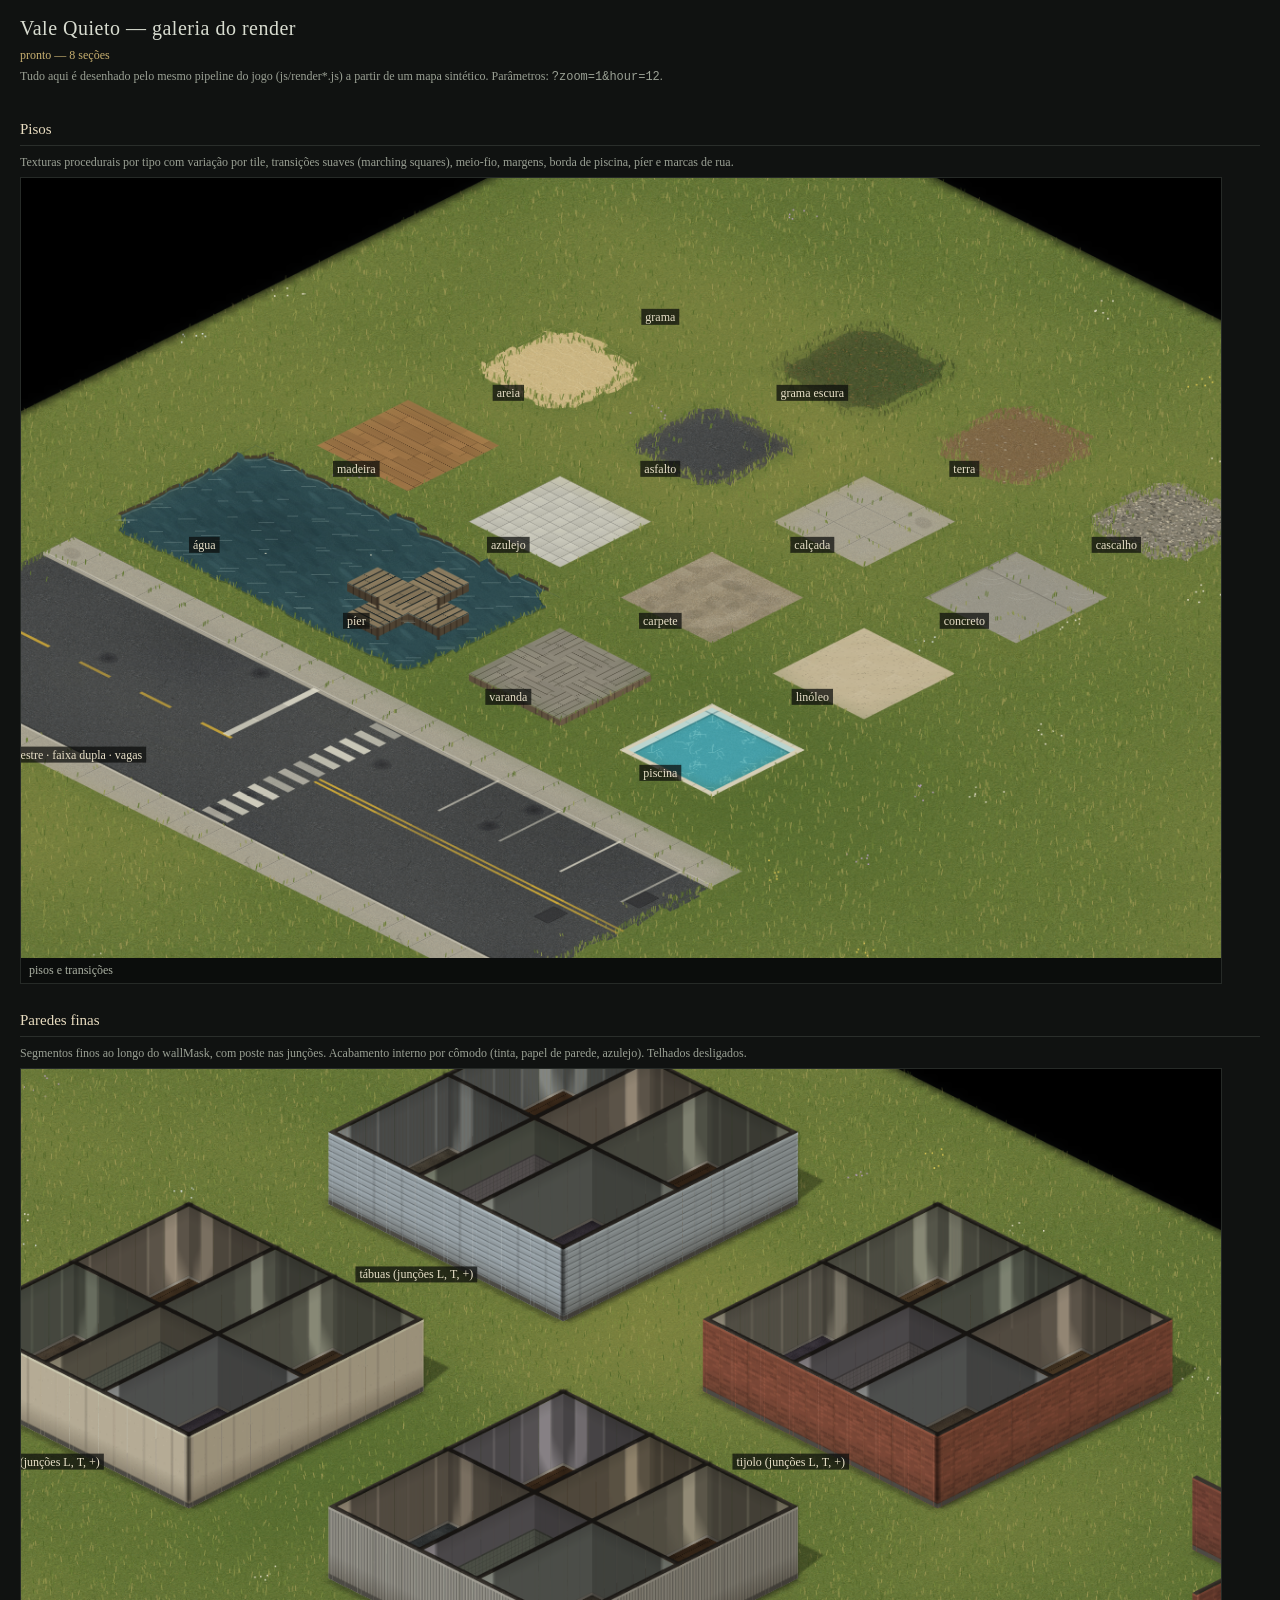
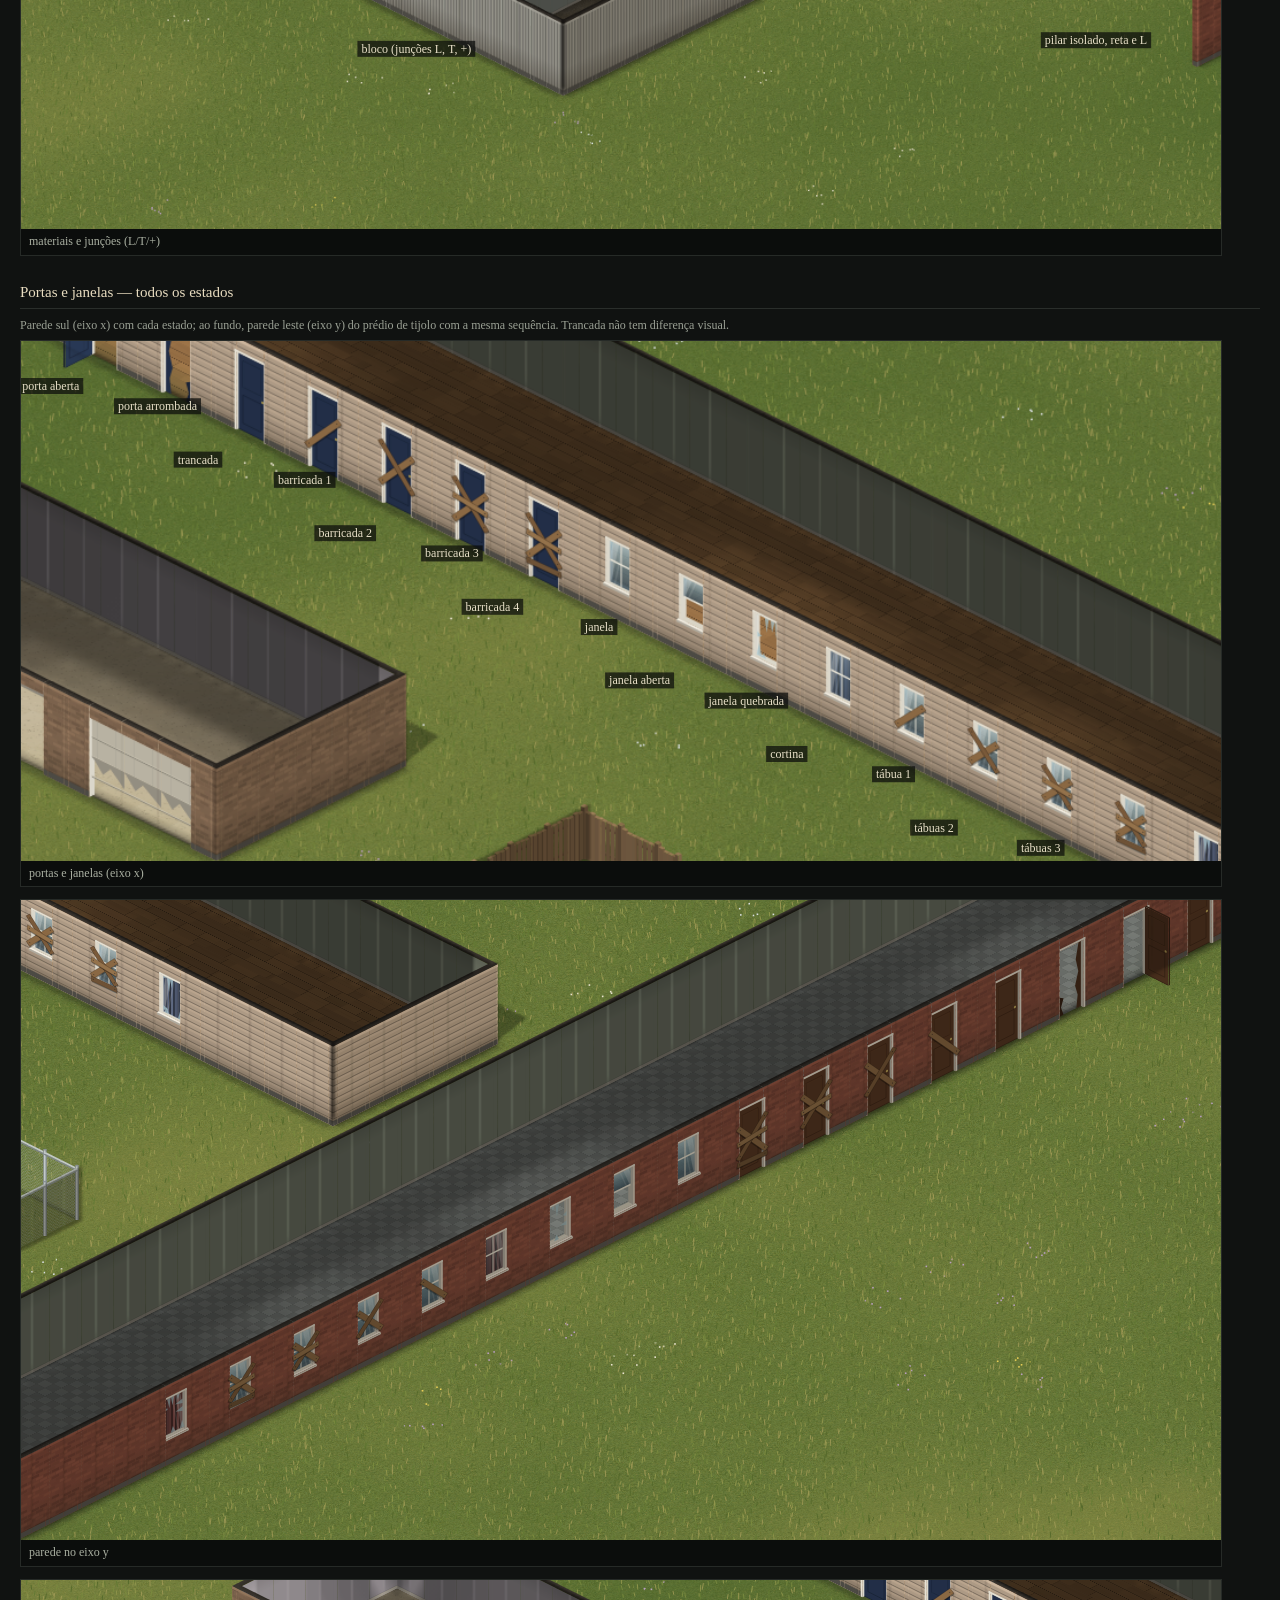
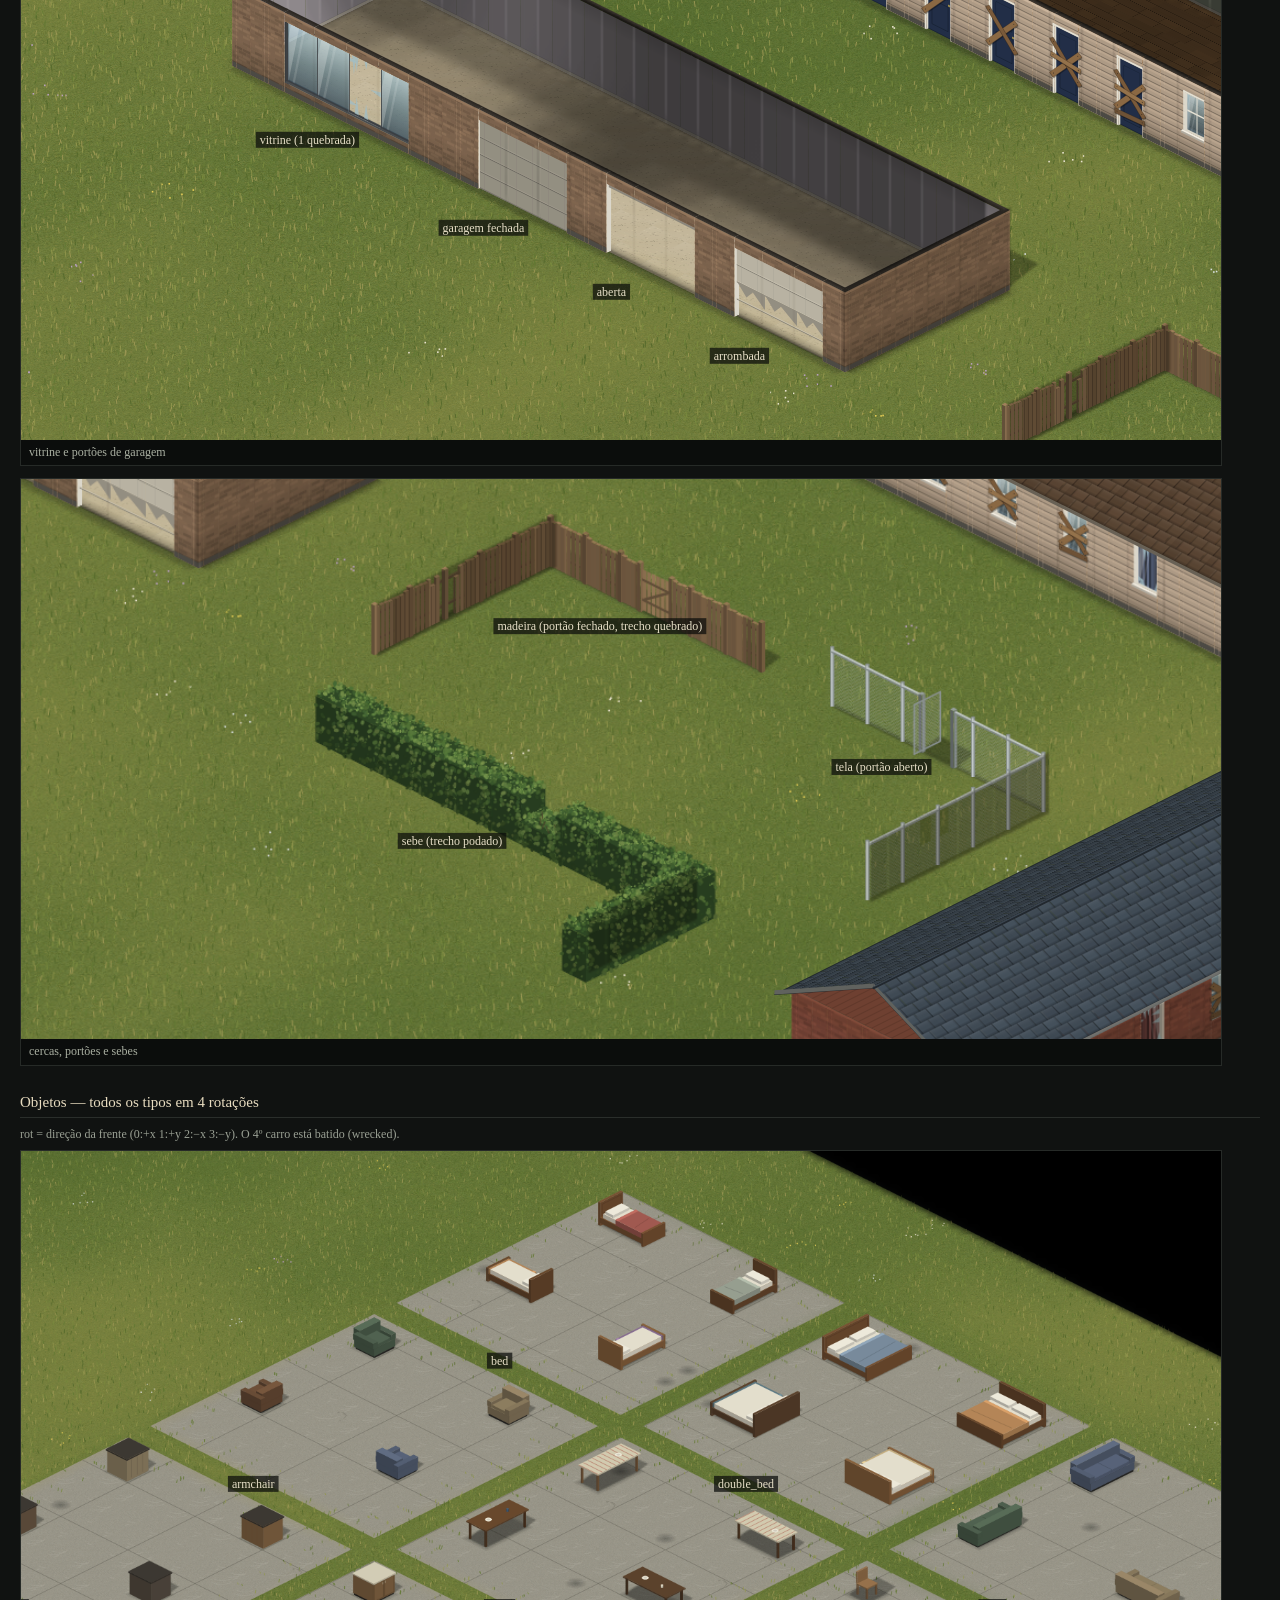
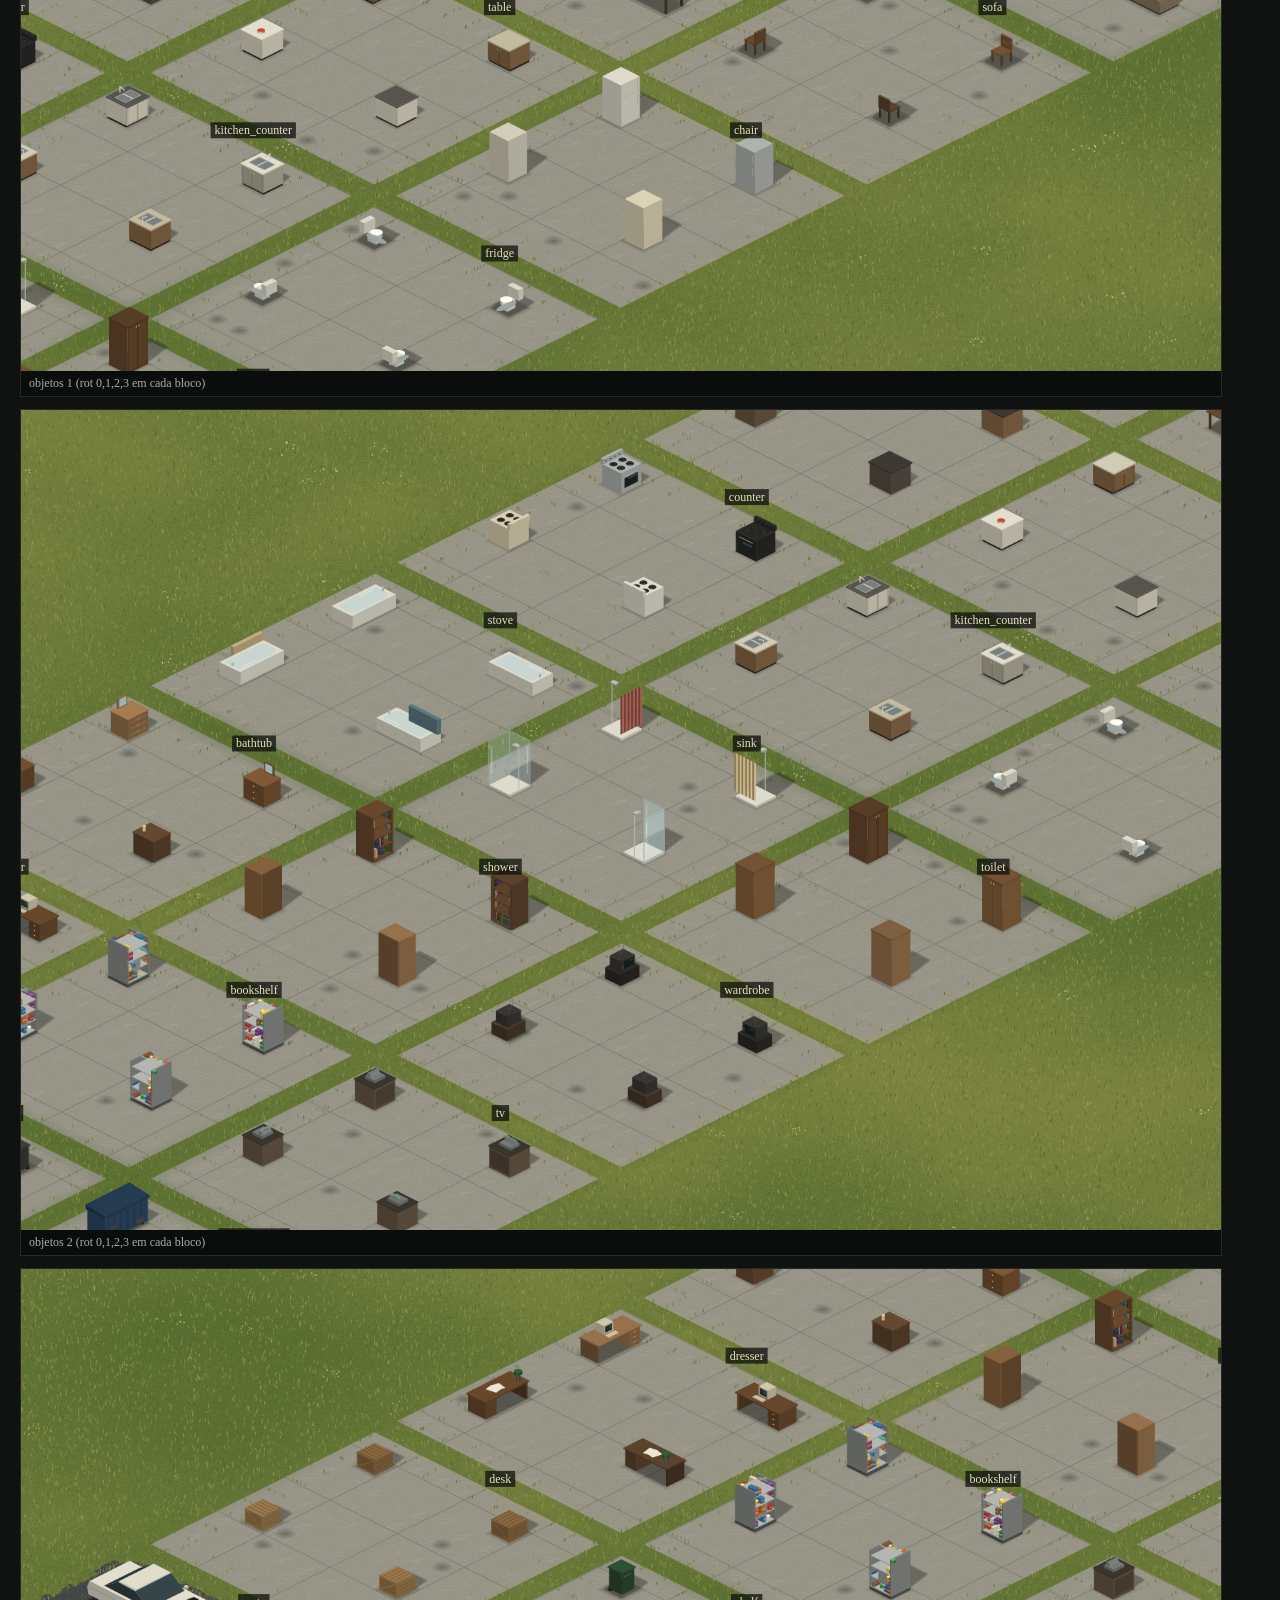
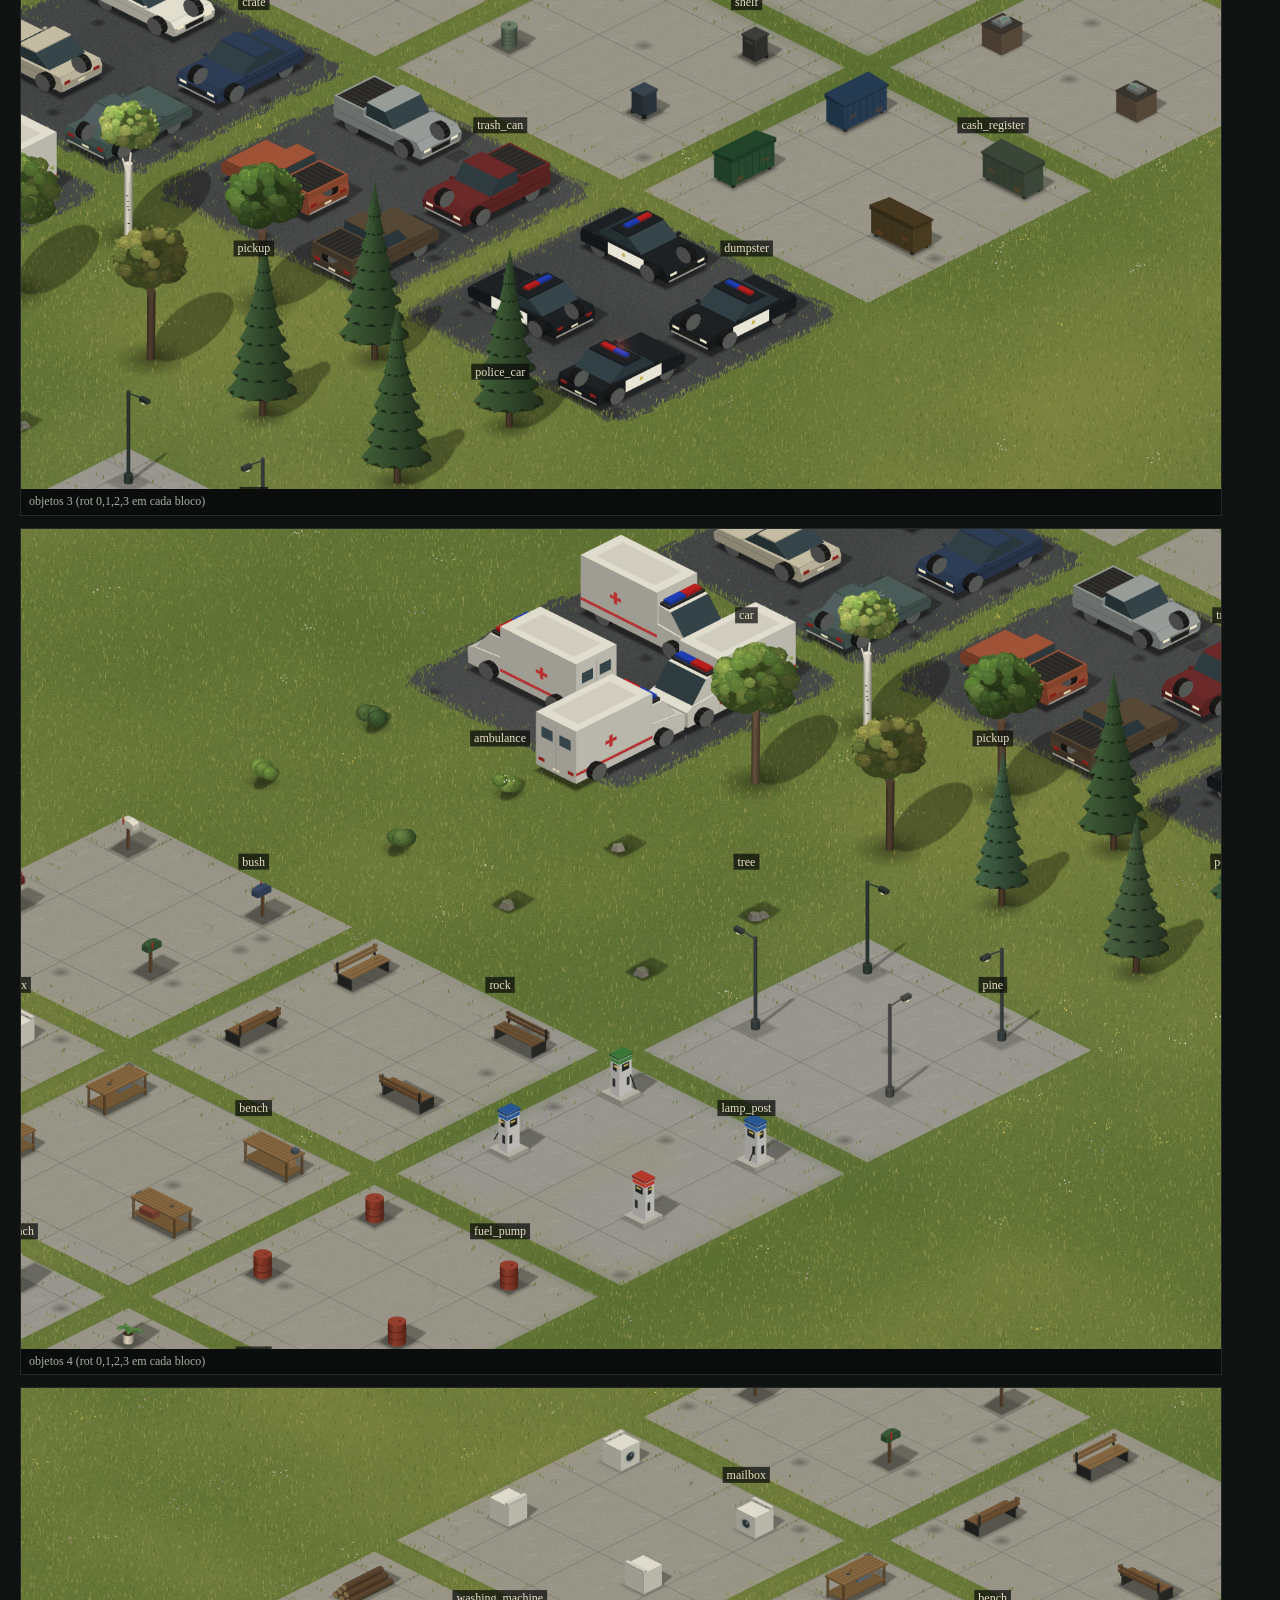
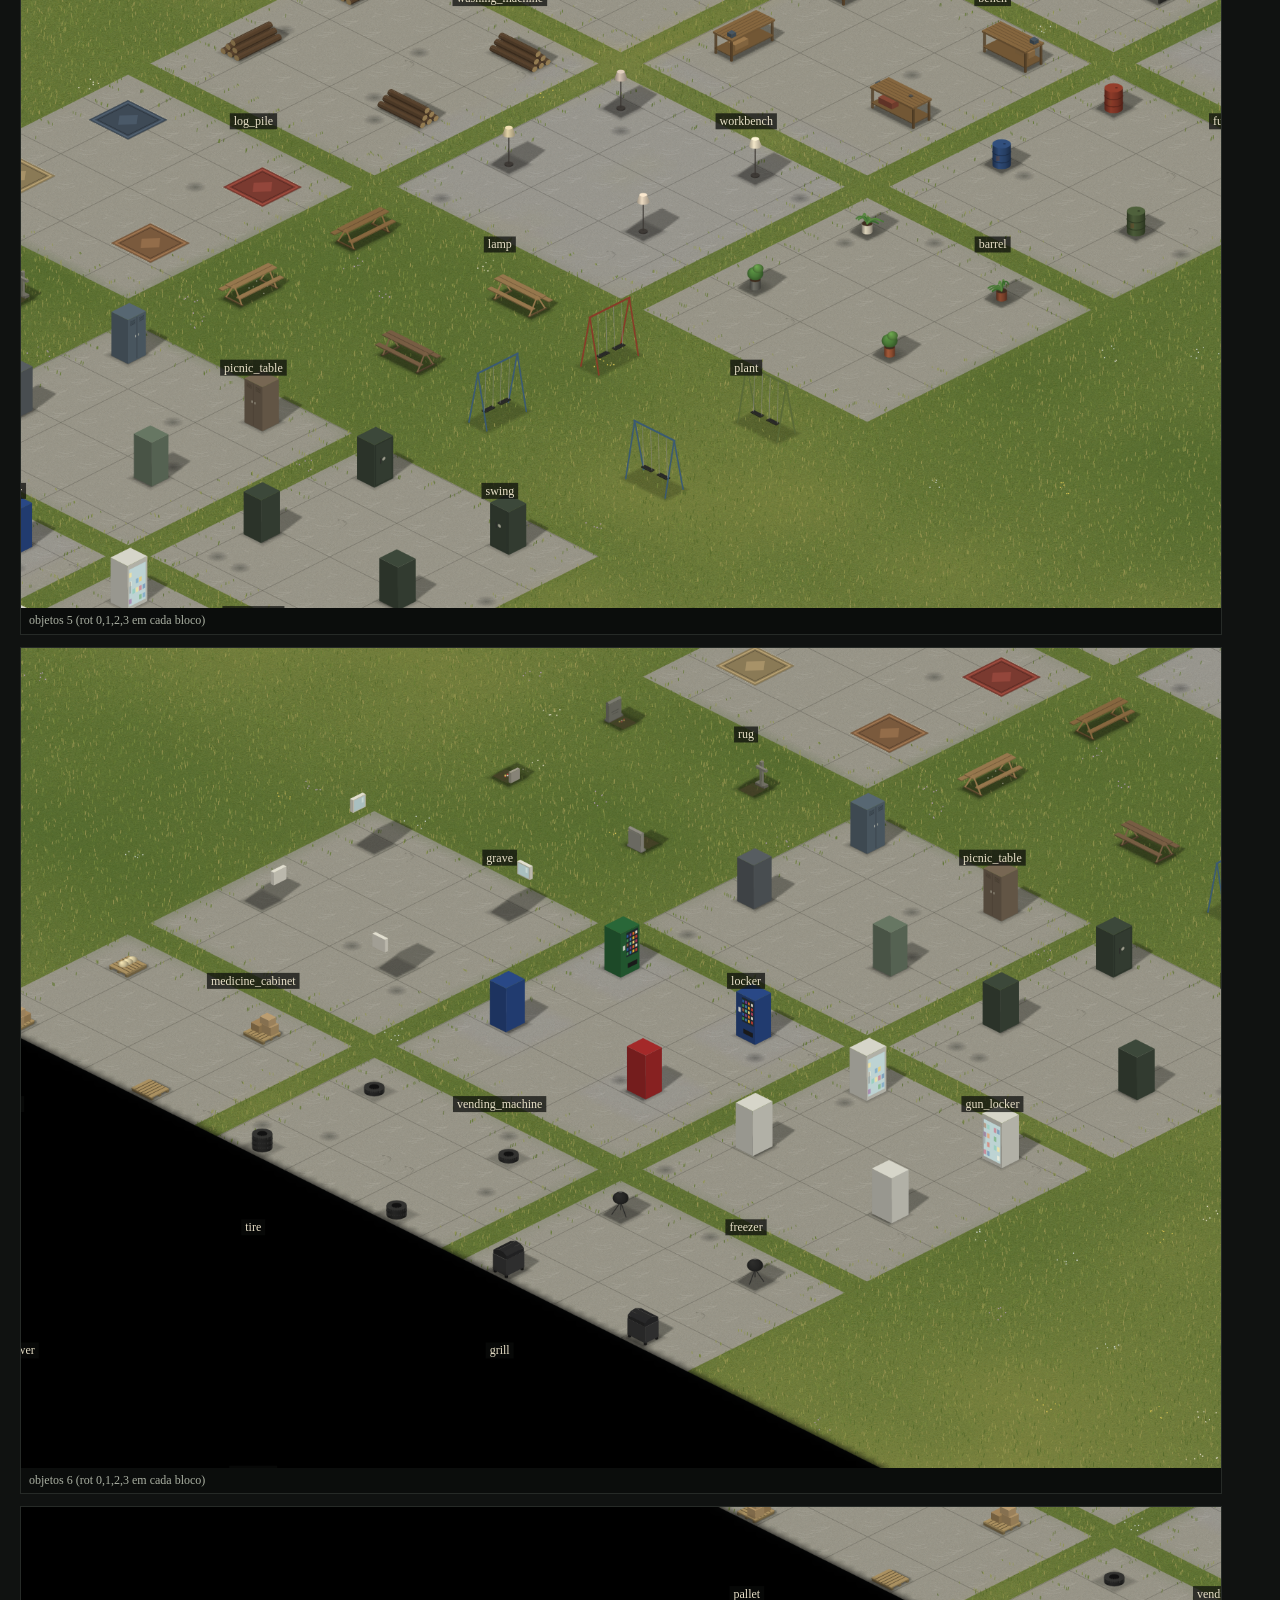
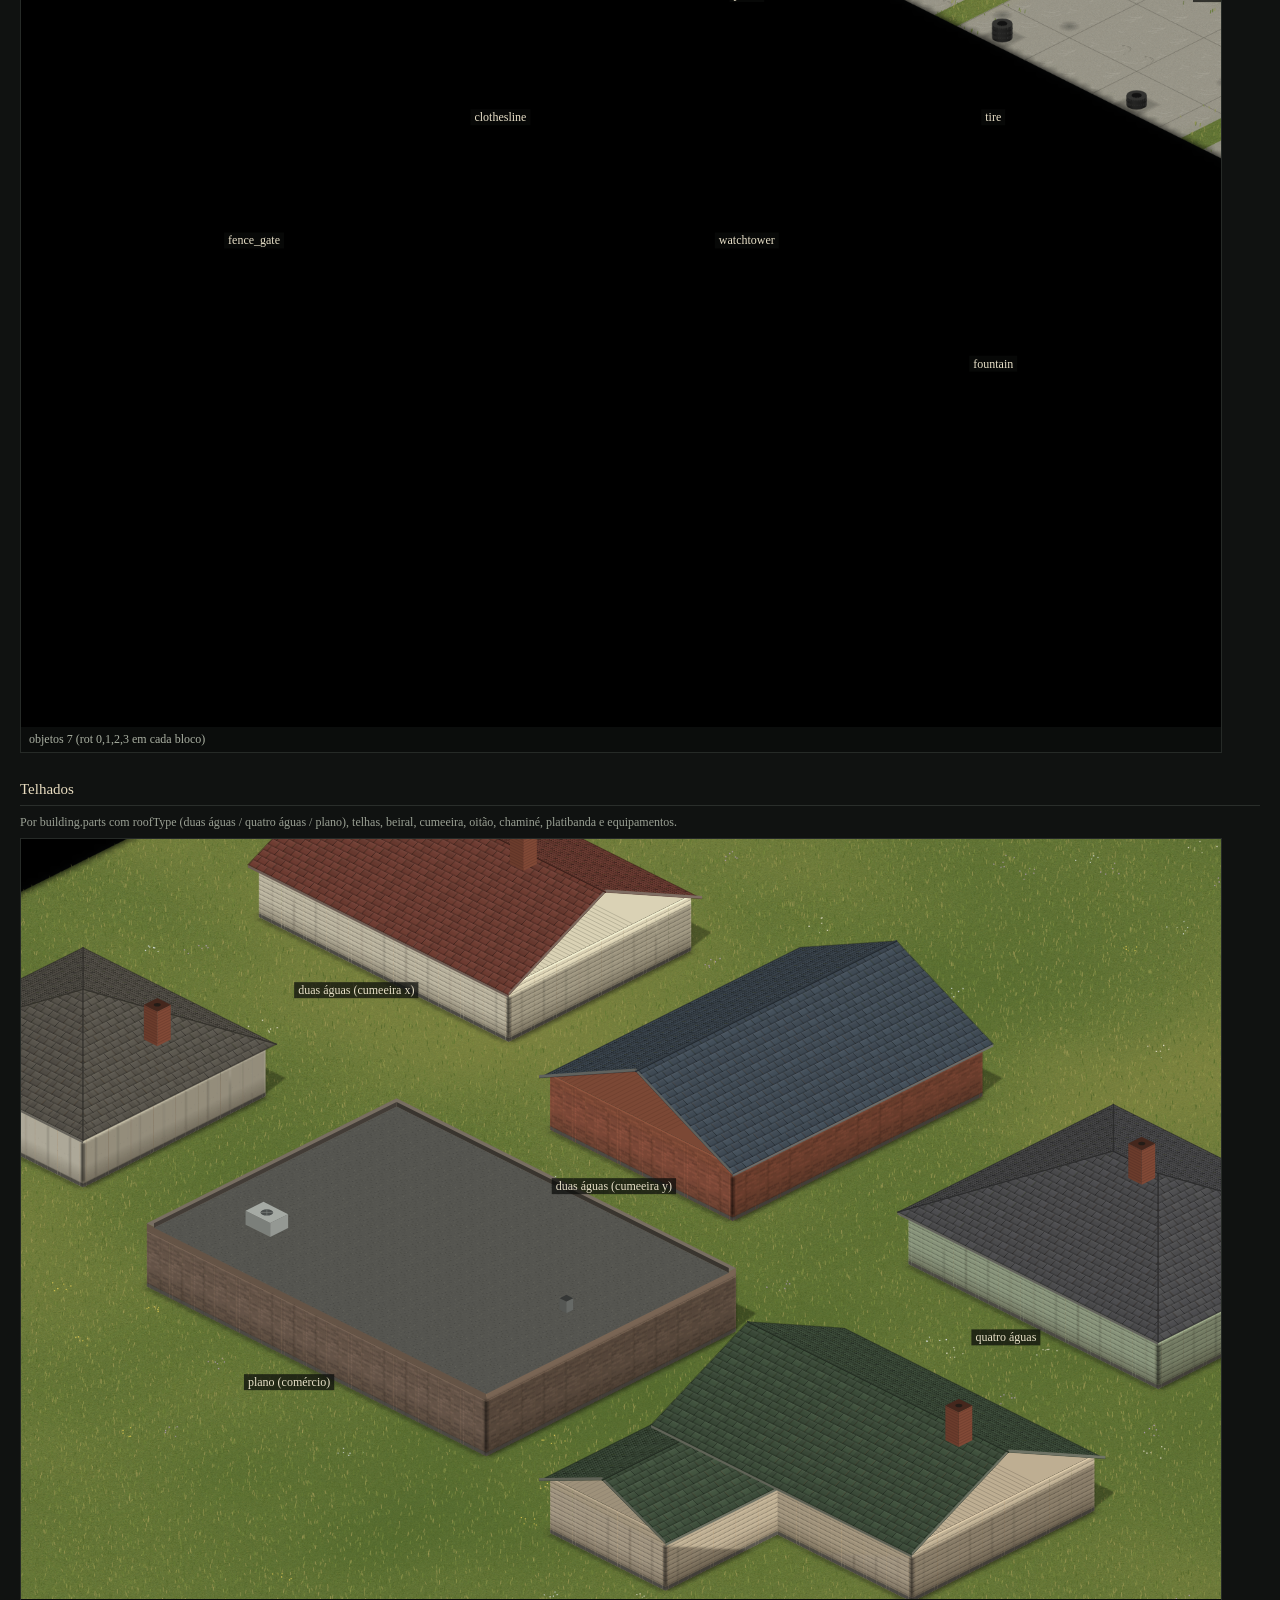
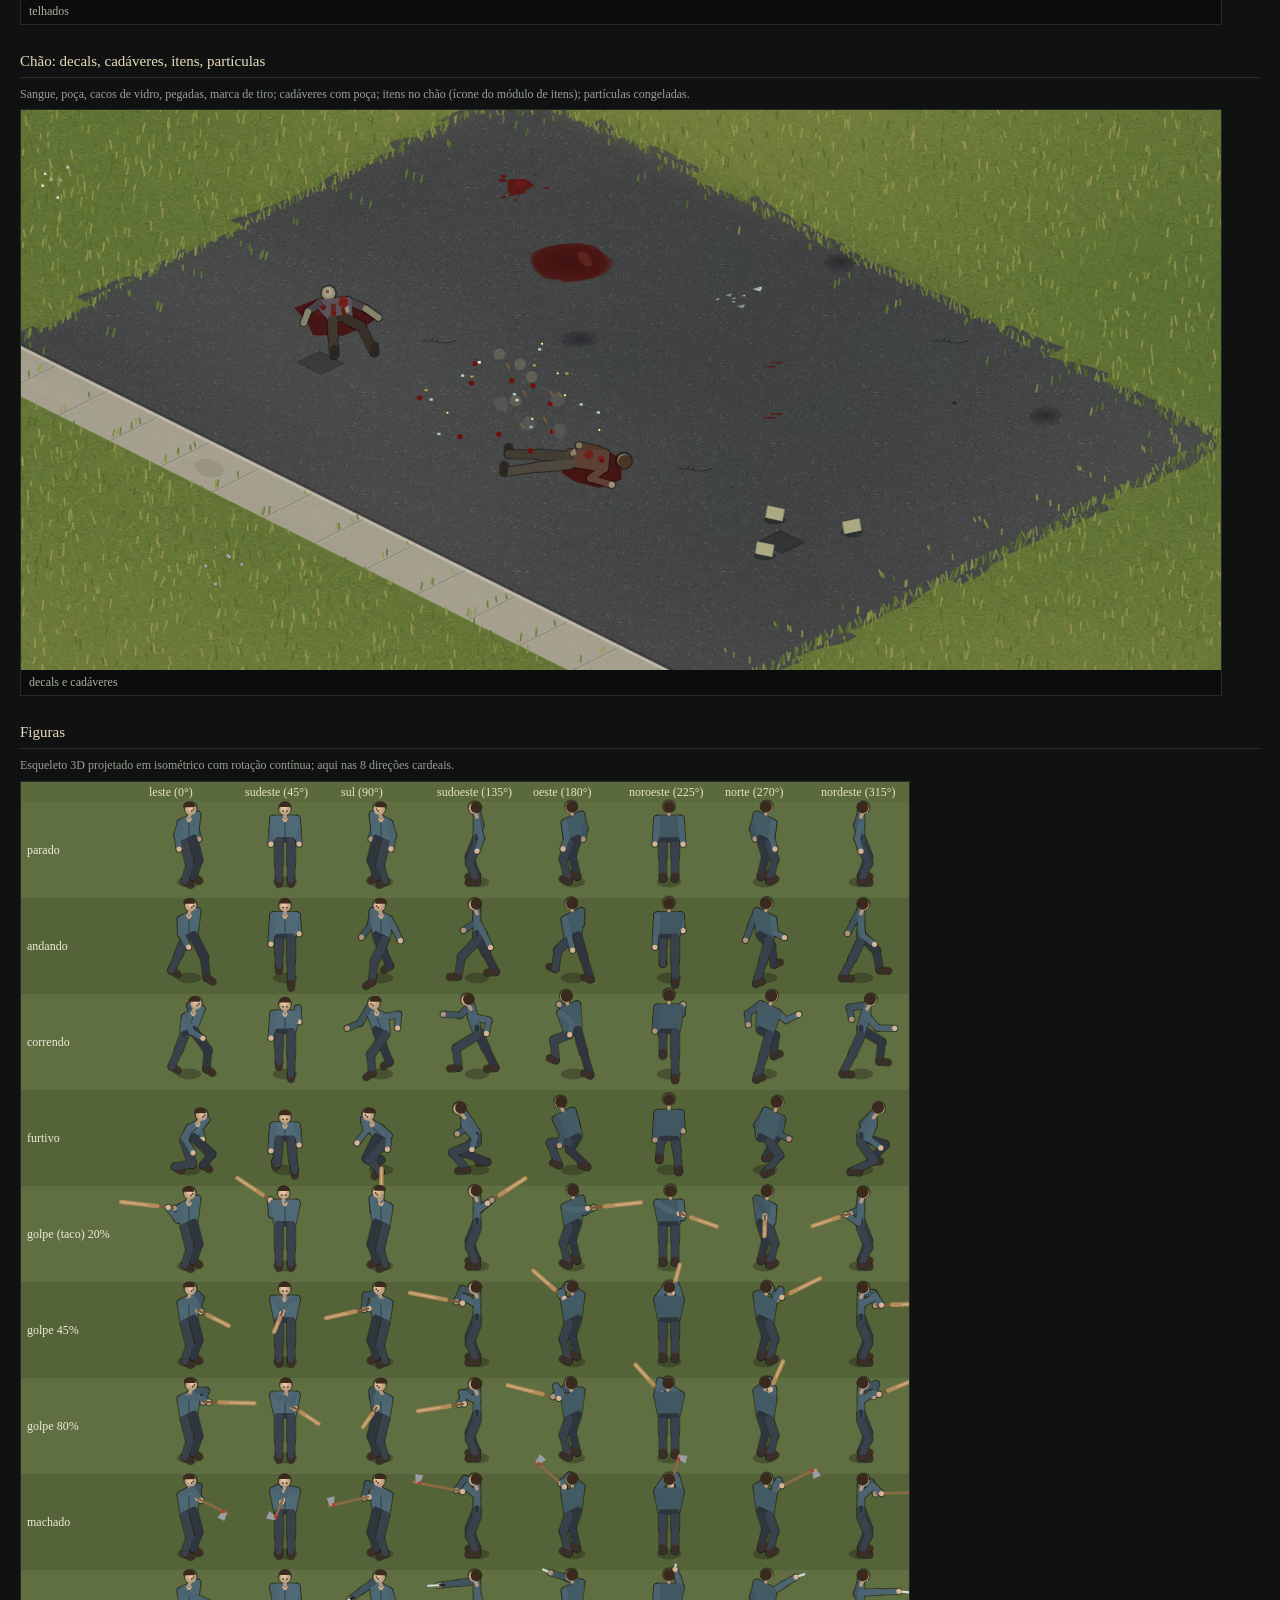
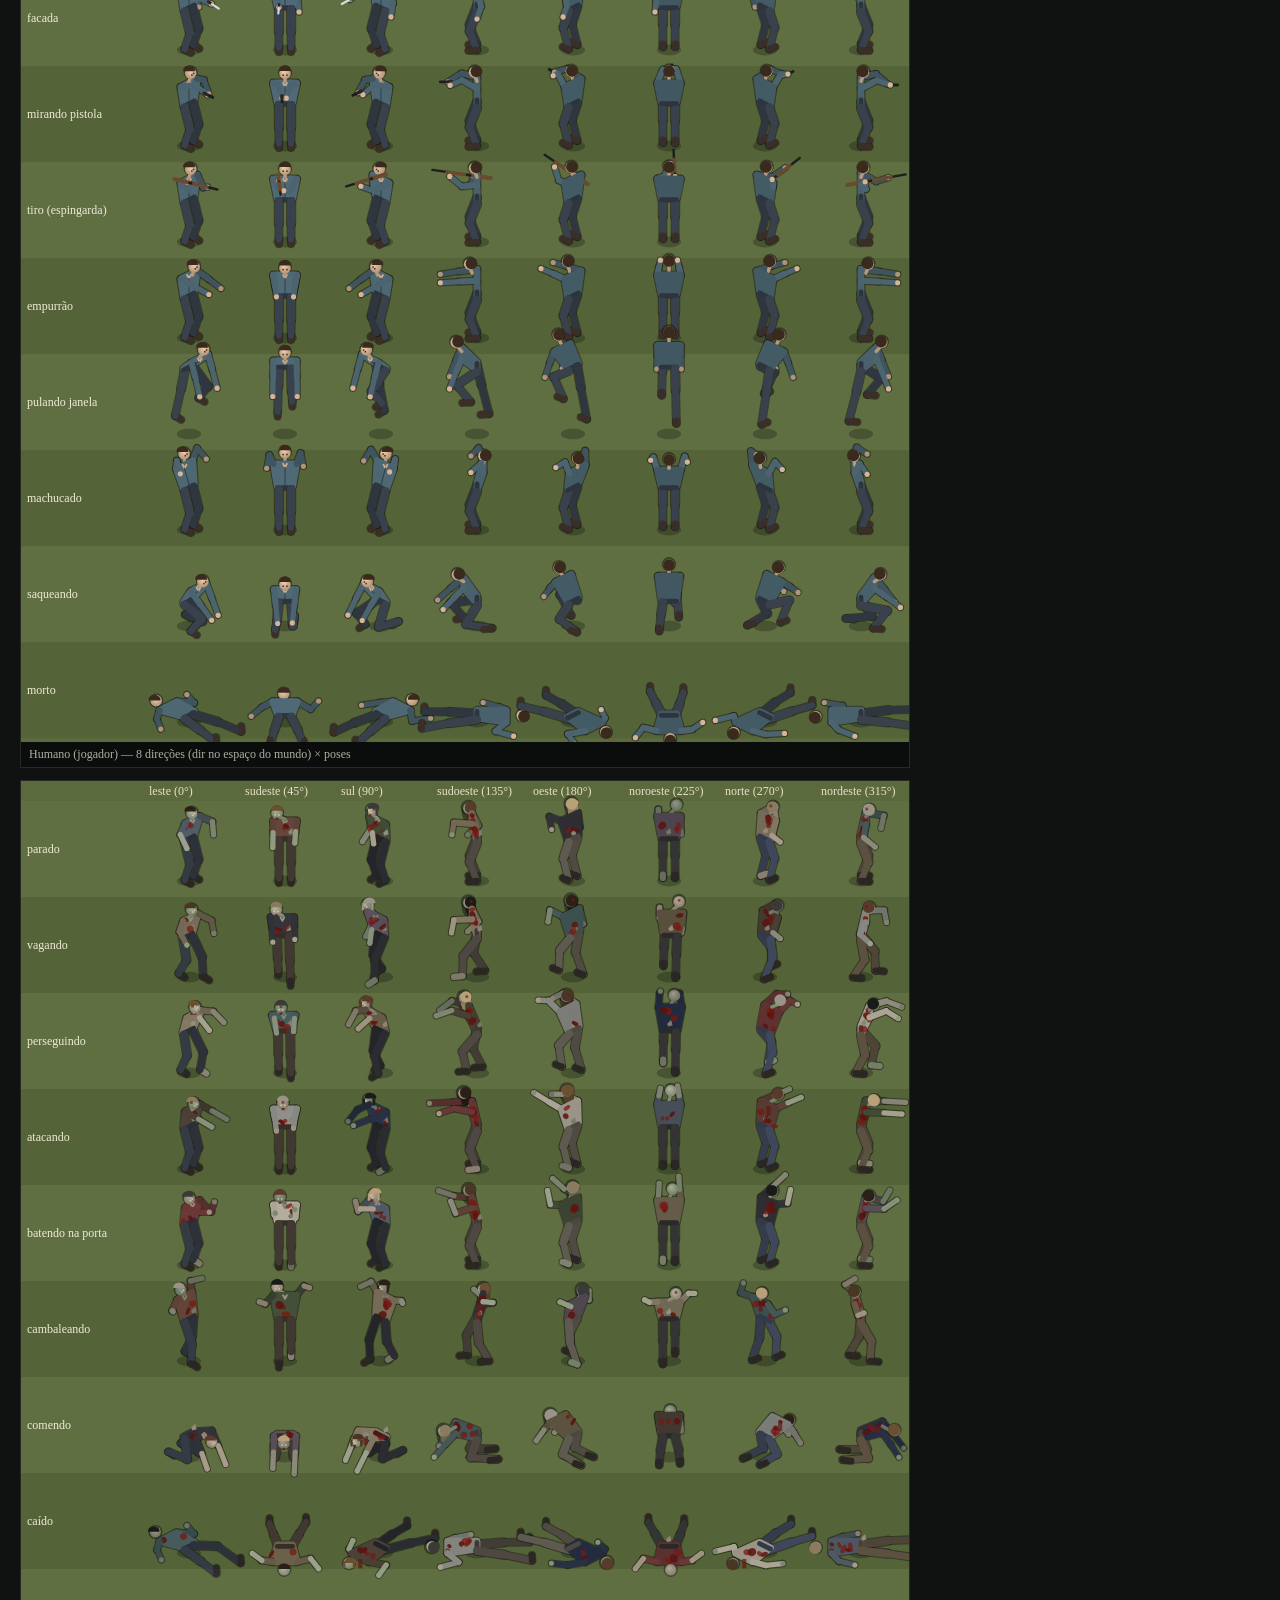
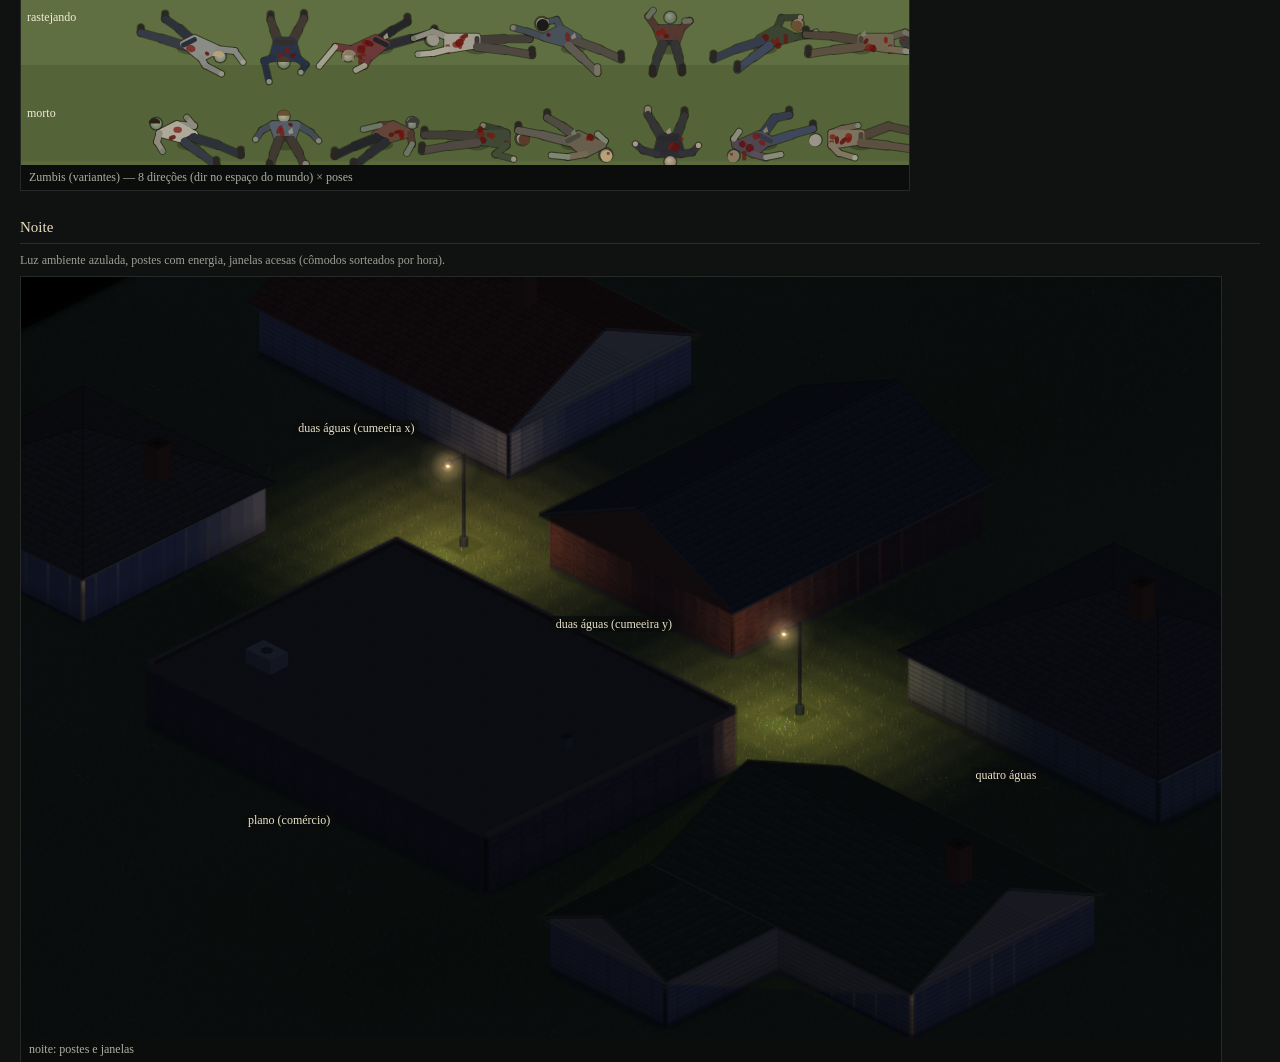
==== tools/gallery.html @ 2005ad00 "Etapa 2 (Render): visual isométrico procedural Pisos com texturas e transições, paredes finas estilo" ====
<!DOCTYPE html>
<html lang="pt-br">
<head>
<meta charset="UTF-8">
<meta name="viewport" content="width=device-width, initial-scale=1.0">
<title>Vale Quieto — galeria do render</title>
<style>
  :root { color-scheme: dark; }
  body { margin: 0; background: #101211; color: #d8dcd0; font: 13px/1.45 Georgia, serif; }
  header { padding: 14px 20px 6px; }
  h1 { font-size: 20px; margin: 0 0 4px; font-weight: normal; letter-spacing: 0.5px; }
  h2 { font-size: 15px; margin: 26px 20px 8px; font-weight: normal; color: #e8dcc0; border-bottom: 1px solid #2a2e2b; padding-bottom: 4px; }
  p.note { margin: 0 20px 6px; color: #9aa094; font-size: 12px; }
  .row { display: flex; flex-wrap: wrap; gap: 12px; padding: 0 20px; }
  figure { margin: 0; background: #0b0d0c; border: 1px solid #262a27; }
  figure canvas { display: block; max-width: 100%; }
  figcaption { padding: 4px 8px; font-size: 12px; color: #aab0a2; }
  #status { color: #c8b070; font-size: 12px; }
</style>
</head>
<body>
<header>
  <h1>Vale Quieto — galeria do render</h1>
  <div id="status">gerando…</div>
  <p class="note" style="margin:4px 0 0">Tudo aqui é desenhado pelo mesmo pipeline do jogo (js/render*.js) a partir de um mapa sintético. Parâmetros: <code>?zoom=1&amp;hour=12</code>.</p>
</header>
<main id="out"></main>

<script src="../js/core.js"></script>
<script src="../js/items.js"></script>
<script src="../js/world.js"></script>
<script src="../js/survival.js"></script>
<script src="../js/player.js"></script>
<script src="../js/zombies.js"></script>
<script src="../js/render-core.js"></script>
<script src="../js/render-ground.js"></script>
<script src="../js/render-walls.js"></script>
<script src="../js/render-objects.js"></script>
<script src="../js/render-actors.js"></script>
<script src="../js/render-light.js"></script>
<script src="../js/render-fx.js"></script>
<script src="../js/render.js"></script>
<script>
(function () {
  'use strict';
  const G = window.G, F = G.FLOOR, W = G.WALL, WS = G.WS, R = G.R;
  const P = G.params;
  const HOUR = P.hour != null ? +P.hour : 12;
  const ZOOM = P.zoom != null ? +P.zoom : 1;
  const out = document.getElementById('out');
  const status = document.getElementById('status');

  // ------------------------------------------------------------------
  // Mapa sintético
  // ------------------------------------------------------------------
  const MW = 200, MH = 200;
  function makeMap() {
    const n = MW * MH;
    return {
      w: MW, h: MH, floor: new Uint8Array(n).fill(F.GRASS), wall: new Uint8Array(n), wallState: new Uint8Array(n),
      wallHp: new Float32Array(n), barricadeHp: new Float32Array(n), wallMask: new Uint8Array(n),
      building: new Uint16Array(n), room: new Uint16Array(n), objAt: new Int32Array(n).fill(-1),
      buildings: [], rooms: [], objects: [], spawnPoint: { x: 5, y: 5 }, zombieSpawns: [], roadMarks: [], bridges: [],
    };
  }
  const m = makeMap();
  const I = (x, y) => y * MW + x;
  const fill = (x, y, w, h, f) => { for (let j = y; j < y + h; j++) for (let i = x; i < x + w; i++) m.floor[I(i, j)] = f; };
  function building(o) {
    const id = m.buildings.length + 1;
    const b = Object.assign({ id, doors: [], parts: [{ x: o.x, y: o.y, w: o.w, h: o.h, ridgeAxis: o.w >= o.h ? 'x' : 'y' }], roofType: 'gable', ridgeAxis: o.w >= o.h ? 'x' : 'y', face: 'S', type: 'house', name: 'Casa', roofColor: '#4a4a4f', wallColor: '#c9d3d6', wall: W.WOOD }, o);
    m.buildings.push(b);
    for (const p of b.parts) for (let j = p.y; j < p.y + p.h; j++) for (let i = p.x; i < p.x + p.w; i++) m.building[I(i, j)] = id;
    // paredes na borda de cada parte (sem as internas compartilhadas)
    for (const p of b.parts) for (let j = p.y; j < p.y + p.h; j++) for (let i = p.x; i < p.x + p.w; i++) {
      let ext = false;
      for (let dj = -1; dj <= 1; dj++) for (let di = -1; di <= 1; di++) { const a = i + di, c = j + dj; if (a < 0 || c < 0 || a >= MW || c >= MH || m.building[I(a, c)] !== id) ext = true; }
      if (ext) m.wall[I(i, j)] = b.wall; else if (!m.wall[I(i, j)]) m.floor[I(i, j)] = o.floor || F.WOOD;
      if (ext) m.floor[I(i, j)] = F.WOOD;
    }
    return b;
  }
  function room(b, type, x, y, w, h, floor) {
    const id = m.rooms.length + 1;
    m.rooms.push({ id, building: b.id, type, x, y, w, h, loot: type });
    for (let j = y; j < y + h; j++) for (let i = x; i < x + w; i++) { m.room[I(i, j)] = id; if (floor) m.floor[I(i, j)] = floor; }
    return id;
  }
  function wallLine(x0, y0, x1, y1, type, b) {
    const dx = Math.sign(x1 - x0), dy = Math.sign(y1 - y0);
    let x = x0, y = y0;
    for (;;) { m.wall[I(x, y)] = type; if (b) m.building[I(x, y)] = b; if (x === x1 && y === y1) break; x += dx; y += dy; }
  }
  const ODEF = G.world.OBJECT_DEFS;
  function obj(type, x, y, rot, extra) {
    const d = ODEF[type] || { a: 1, d: 1, ht: 0.5 };
    const w = rot & 1 ? d.a : d.d, h = rot & 1 ? d.d : d.a;
    const o = Object.assign({ id: m.objects.length, type, x, y, w, h, rot: rot & 3, blocksMove: !!d.block, blocksSight: !!d.sight, height: d.ht, container: null,
      light: d.light ? Object.assign({}, d.light) : null, variant: (x * 7 + y * 3) % 8, building: m.building[I(x, y)], room: m.room[I(x, y)] }, extra || {});
    m.objects.push(o);
    for (let j = y; j < y + h; j++) for (let i = x; i < x + w; i++) m.objAt[I(i, j)] = o.id;
    return o;
  }
  const labels = []; // {sec, x, y, text}

  // ---- Seção 1: pisos (blocos 3×3) ----
  const FLOORS = [['GRASS', 'grama'], ['DARK_GRASS', 'grama escura'], ['DIRT', 'terra'], ['GRAVEL', 'cascalho'], ['SAND', 'areia'], ['ASPHALT', 'asfalto'],
    ['SIDEWALK', 'calçada'], ['CONCRETE', 'concreto'], ['WOOD', 'madeira'], ['TILE', 'azulejo'], ['CARPET', 'carpete'], ['LINOLEUM', 'linóleo'],
    ['WATER', 'água'], ['DOCK', 'píer'], ['PORCH', 'varanda'], ['POOL', 'piscina']];
  const S1 = { x: 6, y: 6 };
  FLOORS.forEach(([k, name], n) => {
    const x = S1.x + (n % 4) * 5, y = S1.y + ((n / 4) | 0) * 5;
    if (k === 'DOCK') { fill(x - 1, y - 1, 5, 5, F.WATER); fill(x, y + 1, 3, 1, F.DOCK); fill(x + 1, y, 1, 3, F.DOCK); }
    else if (k === 'POOL') fill(x, y, 3, 3, F.POOL);
    else if (k === 'WATER') fill(x - 1, y - 1, 5, 5, F.WATER);
    else fill(x, y, 3, 3, F[k]);
    labels.push({ sec: 'floors', x: x + 1.5, y: y + 3.2, text: name });
  });
  // marcas de rua
  fill(S1.x - 1, S1.y + 21, 22, 6, F.ASPHALT);
  fill(S1.x - 1, S1.y + 20, 22, 1, F.SIDEWALK); fill(S1.x - 1, S1.y + 27, 22, 1, F.SIDEWALK);
  m.roadMarks.push({ x0: S1.x - 1, y0: S1.y + 24, x1: S1.x + 9, y1: S1.y + 24, type: 'center_dashed' });
  m.roadMarks.push({ x0: S1.x + 11, y0: S1.y + 24, x1: S1.x + 21, y1: S1.y + 24, type: 'center_solid' });
  m.roadMarks.push({ x0: S1.x + 10.5, y0: S1.y + 21, x1: S1.x + 10.5, y1: S1.y + 27, type: 'crosswalk' });
  m.roadMarks.push({ x0: S1.x + 8, y0: S1.y + 21, x1: S1.x + 8, y1: S1.y + 24, type: 'stop' });
  for (let k = 0; k < 4; k++) m.roadMarks.push({ x0: S1.x + 14 + k * 2, y0: S1.y + 21, x1: S1.x + 14 + k * 2, y1: S1.y + 23, type: 'parking' });
  labels.push({ sec: 'floors', x: S1.x + 5, y: S1.y + 28.5, text: 'faixa tracejada · pare · faixa de pedestre · faixa dupla · vagas' });

  // ---- Seção 2: paredes (junções e materiais) ----
  const S2 = { x: 50, y: 6 };
  const MATS = [[W.WOOD, '#b7c3cc', 'tábuas'], [W.BRICK, '#9a5a45', 'tijolo'], [W.PLASTER, '#e2d6bd', 'reboco'], [W.CONCRETE, '#a8a69e', 'bloco']];
  MATS.forEach(([wt, col, name], n) => {
    const x = S2.x + (n % 2) * 13, y = S2.y + ((n / 2) | 0) * 13;
    const b = building({ x, y, w: 9, h: 9, wall: wt, wallColor: col, type: wt === W.CONCRETE ? 'warehouse' : 'house' });
    // grade interna 3×3 (L, T e +)
    wallLine(x + 3, y + 1, x + 3, y + 7, W.PLASTER, b.id); wallLine(x + 5, y + 1, x + 5, y + 7, W.PLASTER, b.id);
    wallLine(x + 1, y + 4, x + 7, y + 4, W.PLASTER, b.id);
    const rt = ['living', 'bedroom', 'kitchen', 'bathroom', 'hall', 'office'];
    let k = 0;
    for (const [rx, rw] of [[x + 1, 2], [x + 4, 1], [x + 6, 2]]) for (const [ry, rh] of [[y + 1, 3], [y + 5, 3]]) {
      room(b, rt[k % rt.length], rx, ry, rw, rh, [F.WOOD, F.CARPET, F.LINOLEUM, F.TILE, F.WOOD, F.CARPET][k % 6]); k++;
    }
    labels.push({ sec: 'walls', x: x + 4.5, y: y + 9.6, text: name + ' (junções L, T, +)' });
  });
  // ruína: paredes soltas de um prédio sem telhado (pilar, segmento reto, L)
  const ru = building({ x: S2.x + 27, y: S2.y + 1, w: 1, h: 1, wall: W.BRICK, wallColor: '#8a5040', roofType: 'flat' });
  ru.parts = []; // sem telhado
  wallLine(S2.x + 27, S2.y + 5, S2.x + 31, S2.y + 5, W.BRICK, ru.id); wallLine(S2.x + 31, S2.y + 5, S2.x + 31, S2.y + 9, W.BRICK, ru.id);
  labels.push({ sec: 'walls', x: S2.x + 29, y: S2.y + 10.5, text: 'pilar isolado, reta e L' });

  // ---- Seção 3: portas, janelas, portões — todos os estados ----
  const S3 = { x: 6, y: 50 };
  const B3 = building({ x: S3.x, y: S3.y, w: 40, h: 6, wall: W.WOOD, wallColor: '#d8c0a8', roofColor: '#5b4636' });
  room(B3, 'living', S3.x + 1, S3.y + 1, 38, 4, F.WOOD);
  const B3b = building({ x: S3.x + 42, y: S3.y - 16, w: 6, h: 40, wall: W.BRICK, wallColor: '#8a5040', roofColor: '#3f4a58', type: 'store' });
  room(B3b, 'store', S3.x + 43, S3.y - 15, 4, 38, F.LINOLEUM);
  const OPEN = WS.OPEN, BROKEN = WS.BROKEN, LOCKED = WS.LOCKED, CURT = WS.CURTAIN, BAR = (n) => n << WS.BARRICADE_SHIFT;
  const STATES = [
    [W.DOOR, 0, 'porta fechada'], [W.DOOR, OPEN, 'porta aberta'], [W.DOOR, BROKEN, 'porta arrombada'], [W.DOOR, LOCKED, 'trancada'],
    [W.DOOR, BAR(1), 'barricada 1'], [W.DOOR, BAR(2), 'barricada 2'], [W.DOOR, BAR(3), 'barricada 3'], [W.DOOR, BAR(4), 'barricada 4'],
    [W.WINDOW, 0, 'janela'], [W.WINDOW, OPEN, 'janela aberta'], [W.WINDOW, BROKEN, 'janela quebrada'], [W.WINDOW, CURT, 'cortina'],
    [W.WINDOW, BAR(1), 'tábua 1'], [W.WINDOW, BAR(2), 'tábuas 2'], [W.WINDOW, BAR(3), 'tábuas 3'], [W.WINDOW, BAR(4), 'tábuas 4'],
    [W.WINDOW, BROKEN | CURT, 'quebrada + cortina'],
  ];
  STATES.forEach(([wt, st, name], n) => {
    const x = S3.x + 2 + n * 2;
    if (x >= S3.x + 39) return;
    // parede sul (eixo x) — face visível
    m.wall[I(x, S3.y + 5)] = wt; m.wallState[I(x, S3.y + 5)] = st;
    labels.push({ sec: 'doors', x: x + 0.5, y: S3.y + 6.1 + (n % 2) * 0.9, text: name });
    // parede leste (eixo y) do outro prédio
    const y = S3.y - 14 + n * 2;
    if (y < S3.y + 23) { m.wall[I(S3.x + 47, y)] = wt; m.wallState[I(S3.x + 47, y)] = st; }
  });
  // vitrine e portão de garagem
  const S3c = { x: S3.x, y: S3.y + 12 };
  const B3c = building({ x: S3c.x, y: S3c.y, w: 20, h: 6, wall: W.BRICK, wallColor: '#9b7c62', roofColor: '#555b60', roofType: 'flat', type: 'store' });
  room(B3c, 'store', S3c.x + 1, S3c.y + 1, 18, 4, F.LINOLEUM);
  for (let k = 0; k < 4; k++) m.wall[I(S3c.x + 2 + k, S3c.y + 5)] = W.GLASS;
  m.wallState[I(S3c.x + 4, S3c.y + 5)] = BROKEN;
  for (let k = 0; k < 3; k++) { m.wall[I(S3c.x + 8 + k, S3c.y + 5)] = W.GARAGE_DOOR; }
  for (let k = 0; k < 3; k++) { m.wall[I(S3c.x + 12 + k, S3c.y + 5)] = W.GARAGE_DOOR; m.wallState[I(S3c.x + 12 + k, S3c.y + 5)] = OPEN; }
  for (let k = 0; k < 3; k++) { m.wall[I(S3c.x + 16 + k, S3c.y + 5)] = W.GARAGE_DOOR; m.wallState[I(S3c.x + 16 + k, S3c.y + 5)] = BROKEN; }
  labels.push({ sec: 'doors2', x: S3c.x + 4, y: S3c.y + 6.8, text: 'vitrine (1 quebrada)' });
  labels.push({ sec: 'doors2', x: S3c.x + 9.5, y: S3c.y + 6.8, text: 'garagem fechada' });
  labels.push({ sec: 'doors2', x: S3c.x + 13.5, y: S3c.y + 6.8, text: 'aberta' });
  labels.push({ sec: 'doors2', x: S3c.x + 17.5, y: S3c.y + 6.8, text: 'arrombada' });
  // cercas
  const S3f = { x: S3.x + 24, y: S3.y + 12 };
  wallLine(S3f.x, S3f.y, S3f.x + 6, S3f.y, W.FENCE_WOOD); wallLine(S3f.x, S3f.y, S3f.x, S3f.y + 5, W.FENCE_WOOD);
  m.wall[I(S3f.x + 3, S3f.y)] = W.FENCE_GATE; m.wallState[I(S3f.x + 3, S3f.y)] = 0;
  m.wallState[I(S3f.x, S3f.y + 3)] = BROKEN;
  wallLine(S3f.x + 8, S3f.y, S3f.x + 14, S3f.y, W.FENCE_METAL); wallLine(S3f.x + 14, S3f.y, S3f.x + 14, S3f.y + 5, W.FENCE_METAL);
  m.wall[I(S3f.x + 11, S3f.y)] = W.FENCE_GATE; m.wallState[I(S3f.x + 11, S3f.y)] = OPEN;
  m.wallState[I(S3f.x + 14, S3f.y + 3)] = BROKEN;
  wallLine(S3f.x + 2, S3f.y + 8, S3f.x + 12, S3f.y + 8, W.HEDGE); wallLine(S3f.x + 12, S3f.y + 8, S3f.x + 12, S3f.y + 11, W.HEDGE);
  m.wallState[I(S3f.x + 8, S3f.y + 8)] = BROKEN;
  labels.push({ sec: 'fences', x: S3f.x + 3, y: S3f.y + 1.6, text: 'madeira (portão fechado, trecho quebrado)' });
  labels.push({ sec: 'fences', x: S3f.x + 11, y: S3f.y + 1.6, text: 'tela (portão aberto)' });
  labels.push({ sec: 'fences', x: S3f.x + 7, y: S3f.y + 9.8, text: 'sebe (trecho podado)' });

  // ---- Seção 4: objetos (todos os tipos × 4 rotações) ----
  const S4 = { x: 100, y: 6 };
  const TYPES = ['bed', 'double_bed', 'sofa', 'armchair', 'table', 'chair', 'counter', 'kitchen_counter', 'fridge', 'stove', 'sink', 'toilet', 'bathtub', 'shower',
    'wardrobe', 'dresser', 'bookshelf', 'tv', 'desk', 'shelf', 'cash_register', 'crate', 'trash_can', 'dumpster', 'car', 'pickup', 'police_car', 'ambulance',
    'tree', 'pine', 'bush', 'rock', 'lamp_post', 'mailbox', 'bench', 'fuel_pump', 'washing_machine', 'workbench', 'barrel', 'log_pile', 'lamp', 'plant', 'rug',
    'picnic_table', 'swing', 'grave', 'locker', 'gun_locker', 'medicine_cabinet', 'vending_machine', 'freezer', 'pallet', 'tire', 'grill', 'clothesline',
    'watchtower', 'fountain', 'fence_gate'];
  const COLS = 3, CELL = 11;
  TYPES.forEach((t, n) => {
    const cx = S4.x + (n % COLS) * CELL, cy = S4.y + ((n / COLS) | 0) * CELL;
    fill(cx, cy, CELL - 1, CELL - 1, t === 'car' || t === 'pickup' || t === 'police_car' || t === 'ambulance' ? F.ASPHALT : ['tree', 'pine', 'bush', 'rock', 'grave', 'swing', 'watchtower', 'clothesline', 'fountain', 'picnic_table'].includes(t) ? F.GRASS : F.CONCRETE);
    for (let r = 0; r < 4; r++) {
      const x = cx + 1 + (r & 1) * 6, y = cy + 1 + (r >> 1) * 5;
      obj(t, x, y, r, t === 'car' && r === 3 ? { wrecked: true } : null);
    }
    labels.push({ sec: 'obj', x: cx + 5, y: cy + 10.4, text: t });
  });

  // ---- Seção 5: telhados ----
  const S5 = { x: 6, y: 110 };
  const roofs = [
    { x: S5.x, y: S5.y, w: 12, h: 9, roofType: 'gable', roofColor: '#6b3a32', wallColor: '#e4dcc5', wall: W.WOOD, name: 'duas águas (cumeeira x)' },
    { x: S5.x + 16, y: S5.y, w: 9, h: 12, roofType: 'gable', roofColor: '#3f4a58', wallColor: '#9a5a45', wall: W.BRICK, name: 'duas águas (cumeeira y)' },
    { x: S5.x + 30, y: S5.y, w: 12, h: 10, roofType: 'hip', roofColor: '#4a4a4f', wallColor: '#a9b79a', wall: W.WOOD, name: 'quatro águas' },
    { x: S5.x, y: S5.y + 16, w: 9, h: 9, roofType: 'hip', roofColor: '#57534e', wallColor: '#d8d2c0', wall: W.PLASTER, name: 'pirâmide' },
    { x: S5.x + 14, y: S5.y + 16, w: 16, h: 12, roofType: 'flat', roofColor: '#555b60', wallColor: '#7f6a5c', wall: W.BRICK, type: 'police', name: 'plano (comércio)' },
  ];
  for (const r of roofs) { const b = building(r); room(b, 'living', r.x + 1, r.y + 1, r.w - 2, r.h - 2, F.WOOD); labels.push({ sec: 'roofs', x: r.x + r.w / 2, y: r.y + r.h + 0.8, text: r.name }); }
  // casa em L (2 partes) e celeiro
  const L = building({ x: S5.x + 34, y: S5.y + 16, w: 12, h: 9, roofType: 'gable', roofColor: '#3e4f3e', wallColor: '#c6b7a0', wall: W.WOOD,
    parts: [{ x: S5.x + 34, y: S5.y + 16, w: 12, h: 9, ridgeAxis: 'x' }, { x: S5.x + 34, y: S5.y + 24, w: 6, h: 6, ridgeAxis: 'y' }] });
  room(L, 'living', S5.x + 35, S5.y + 17, 10, 7, F.WOOD);
  labels.push({ sec: 'roofs', x: S5.x + 40, y: S5.y + 31, text: 'casa em L (2 partes)' });

  // ---- Seção 6: chão com decals / cadáveres / itens ----
  const S6 = { x: 60, y: 110 };
  fill(S6.x, S6.y, 14, 10, F.ASPHALT); fill(S6.x, S6.y + 10, 14, 1, F.SIDEWALK);

  // mapa pronto: máscaras de parede
  G.world.setMap(m);
  for (let y = 0; y < MH; y++) for (let x = 0; x < MW; x++) if (m.wall[I(x, y)]) G.world.updateWallMask(x, y);
  for (let i = 0; i < MW * MH; i++) if (m.wall[i]) m.wallHp[i] = 50;

  // ------------------------------------------------------------------
  // Estado falso e render
  // ------------------------------------------------------------------
  const player = { x: 190, y: 190, dir: 0.8, alive: true, hp: 100, anim: { state: 'idle', t: 0 }, equipped: { main: null }, flashlightOn: false, inventory: { items: [] } };
  const state = {
    mode: 'paused', seed: 1, time: HOUR * 60, timeScale: 1, realTime: 3, light: 1,
    weather: { rain: 0, fog: 0, wind: 0.25, cloud: 0, lightning: 0, storm: false, temperature: 24 },
    power: true, water: true, map: m, player, zombies: [], corpses: [], groundItems: [], decals: [], particles: [], noises: [], fov: null, stats: {},
  };
  G.state = state;
  const cv = document.createElement('canvas');
  cv.width = 1200; cv.height = 680;
  G.render.init(cv);
  Object.assign(G.render.opts, { fov: false, overlays: false, post: false, weather: true, roofs: true, shadows: true });
  G.camera.viewW = cv.width; G.camera.viewH = cv.height;

  function shot(title, cx, cy, zoom, opts, lbl, w, h, prep) {
    Object.assign(G.render.opts, { roofs: true }, opts || {});
    if (w && h) { cv.width = w; cv.height = h; G.render.resize(w, h); G.camera.viewW = w; G.camera.viewH = h; }
    else if (cv.width !== 1200) { cv.width = 1200; cv.height = 680; G.render.resize(1200, 680); G.camera.viewW = 1200; G.camera.viewH = 680; }
    G.camera.x = cx; G.camera.y = cy; G.camera.zoom = zoom;
    G.camera.update(0);
    if (prep) prep();
    for (let k = 0; k < 4; k++) G.render.draw(state, 0.3);
    const c = document.createElement('canvas');
    c.width = cv.width; c.height = cv.height;
    const g = c.getContext('2d');
    g.drawImage(cv, 0, 0);
    // legendas
    g.font = '12px Georgia, serif'; g.textAlign = 'center';
    for (const l of labels) {
      if (l.sec !== lbl) continue;
      const p = G.iso.toScreen(l.x, l.y);
      const tw = g.measureText(l.text).width;
      g.fillStyle = 'rgba(10,12,11,0.72)'; g.fillRect(p.x - tw / 2 - 4, p.y - 11, tw + 8, 16);
      g.fillStyle = '#e8e0c8'; g.fillText(l.text, p.x, p.y + 1);
    }
    const f = document.createElement('figure');
    f.appendChild(c);
    const cap = document.createElement('figcaption'); cap.textContent = title; f.appendChild(cap);
    return f;
  }
  function section(title, note, figs) {
    const h = document.createElement('h2'); h.textContent = title; out.appendChild(h);
    if (note) { const p = document.createElement('p'); p.className = 'note'; p.textContent = note; out.appendChild(p); }
    const row = document.createElement('div'); row.className = 'row';
    for (const f of figs) row.appendChild(f);
    out.appendChild(row);
  }
  const iso = (x, y) => [x, y];
  void iso;

  // ------------------------------------------------------------------
  // Figuras: humanos e zumbis em 8 direções e várias poses
  // ------------------------------------------------------------------
  function figureSheet(kind) {
    const RA = R.actors;
    const poses = kind === 'human'
      ? [['parado', { anim: 'idle' }], ['andando', { anim: 'walk', spd: 1.8, ph: 1.2 }], ['correndo', { anim: 'run', spd: 4.5, ph: 0.8, run: true }], ['furtivo', { anim: 'sneak', spd: 1, ph: 1, sneak: true }],
        ['golpe (taco) 20%', { anim: 'attack', swing: 0.2, w: 'baseball_bat' }], ['golpe 45%', { anim: 'attack', swing: 0.45, w: 'baseball_bat' }], ['golpe 80%', { anim: 'attack', swing: 0.8, w: 'baseball_bat' }],
        ['machado', { anim: 'attack', swing: 0.45, w: 'axe' }], ['facada', { anim: 'attack', swing: 0.3, w: 'kitchen_knife' }], ['mirando pistola', { anim: 'aim', aiming: true, w: 'pistol' }],
        ['tiro (espingarda)', { anim: 'shoot', aiming: true, w: 'shotgun', t: 0.02 }], ['empurrão', { anim: 'shove', swing: 0.35 }], ['pulando janela', { anim: 'climb', t: 0.5 }],
        ['machucado', { anim: 'hurt', t: 0.05 }], ['saqueando', { anim: 'loot' }], ['morto', { dead: true }]]
      : [['parado', { st: 'idle' }], ['vagando', { st: 'wander', spd: 0.7, ph: 1.3 }], ['perseguindo', { st: 'chase', spd: 1.4, ph: 0.6 }], ['atacando', { st: 'attack' }],
        ['batendo na porta', { st: 'bang' }], ['cambaleando', { st: 'stagger' }], ['comendo', { st: 'eat' }], ['caído', { st: 'down' }], ['rastejando', { st: 'crawl' }], ['morto', { st: 'dead' }]];
    const cw = 96, ch = 96, cols = 8;
    const c = document.createElement('canvas');
    c.width = cw * cols + 120; c.height = ch * poses.length + 24;
    const g = c.getContext('2d');
    g.fillStyle = '#5a6a3c'; g.fillRect(0, 0, c.width, c.height);
    g.font = '12px Georgia, serif';
    for (let r = 0; r < poses.length; r++) {
      const [name, o] = poses[r];
      g.fillStyle = r & 1 ? 'rgba(0,0,0,0.06)' : 'rgba(255,255,255,0.03)'; g.fillRect(0, 20 + r * ch, c.width, ch);
      g.fillStyle = '#f0ead8'; g.fillText(name, 6, 20 + r * ch + ch / 2 + 4);
      for (let d = 0; d < cols; d++) {
        const dir = d * Math.PI / 4;
        const X = 120 + d * cw + cw / 2, Y = 20 + r * ch + ch - 16;
        g.save();
        const z = 1.35;
        g.setTransform(z, 0, 0, z, X, Y);
        g.fillStyle = 'rgba(0,0,0,0.25)'; g.beginPath(); g.ellipse(0, 0, 9, 4, 0, 0, 6.283); g.fill();
        if (kind === 'human') {
          const p = { id: 3, x: 0, y: 0, dir, alive: !o.dead, running: !!o.run, sneaking: !!o.sneak, aiming: !!o.aiming, anim: { state: o.anim, t: o.t != null ? o.t : o.swing || 0, swing: o.swing }, equipped: { main: o.w ? { type: o.w } : null }, flashlightOn: false };
          RA.track(p, 0);
          const a = RA.data(p); a.spd = o.spd || 0; a.phase = o.ph || 0; a.t = 1;
          RA.drawPlayer(g, p, 0, state);
        } else {
          const zz = { id: 11 + r * 3 + d, x: 0, y: 0, dir, state: o.st, variant: { skin: (r + d) % 8, shirt: (r * 3 + d) % 14, pants: d % 8, hair: (r + 2 * d) % 9, hairStyle: d % 5, female: d % 3 === 0, blood: 0.3 + (d % 4) * 0.2 } };
          RA.track(zz, 0);
          const a = RA.data(zz); a.spd = o.spd || 0; a.phase = o.ph || 0; a.t = 1 + d * 0.3;
          RA.drawZombie(g, zz, 0);
        }
        g.restore();
      }
    }
    g.fillStyle = '#e8e0c8';
    for (let d = 0; d < cols; d++) g.fillText(['leste', 'sudeste', 'sul', 'sudoeste', 'oeste', 'noroeste', 'norte', 'nordeste'][d] + ' (' + d * 45 + '°)', 120 + d * cw + 8, 14);
    const f = document.createElement('figure');
    f.appendChild(c);
    const cap = document.createElement('figcaption');
    cap.textContent = (kind === 'human' ? 'Humano (jogador)' : 'Zumbis (variantes)') + ' — 8 direções (dir no espaço do mundo) × poses';
    f.appendChild(cap);
    return f;
  }

  // ------------------------------------------------------------------
  // Monta a página em etapas (dá tempo do navegador respirar)
  // ------------------------------------------------------------------
  const tasks = [
    () => section('Pisos', 'Texturas procedurais por tipo com variação por tile, transições suaves (marching squares), meio-fio, margens, borda de piscina, píer e marcas de rua.',
      [shot('pisos e transições', S1.x + 9, S1.y + 12, 0.95 * ZOOM, { roofs: false }, 'floors', 1200, 780)]),
    () => section('Paredes finas', 'Segmentos finos ao longo do wallMask, com poste nas junções. Acabamento interno por cômodo (tinta, papel de parede, azulejo). Telhados desligados.',
      [shot('materiais e junções (L/T/+)', S2.x + 14, S2.y + 12, 0.9 * ZOOM, { roofs: false }, 'walls', 1200, 760)]),
    () => section('Portas e janelas — todos os estados', 'Parede sul (eixo x) com cada estado; ao fundo, parede leste (eixo y) do prédio de tijolo com a mesma sequência. Trancada não tem diferença visual.',
      [shot('portas e janelas (eixo x)', S3.x + 18, S3.y + 5, 1.15 * ZOOM, { roofs: false }, 'doors', 1200, 520),
        shot('parede no eixo y', S3.x + 47, S3.y + 4, 1.0 * ZOOM, { roofs: false }, 'none', 1200, 640),
        shot('vitrine e portões de garagem', S3c.x + 11, S3c.y + 4, 1.0 * ZOOM, { roofs: false }, 'doors2', 1200, 460),
        shot('cercas, portões e sebes', S3f.x + 7, S3f.y + 5, 1.1 * ZOOM, {}, 'fences', 1200, 560)]),
    () => {
      const figs = [];
      for (let k = 0; k * 9 < TYPES.length; k++) {
        const cx = S4.x + 1.5 * CELL, cy = S4.y + (k * 3 + 1.5) * CELL;
        figs.push(shot('objetos ' + (k + 1) + ' (rot 0,1,2,3 em cada bloco)', cx, cy, 0.7 * ZOOM, { roofs: false }, 'obj', 1200, 820));
      }
      section('Objetos — todos os tipos em 4 rotações', 'rot = direção da frente (0:+x 1:+y 2:−x 3:−y). O 4º carro está batido (wrecked).', figs);
    },
    () => section('Telhados', 'Por building.parts com roofType (duas águas / quatro águas / plano), telhas, beiral, cumeeira, oitão, chaminé, platibanda e equipamentos.',
      [shot('telhados', S5.x + 22, S5.y + 14, 0.7 * ZOOM, {}, 'roofs', 1200, 760)]),
    () => {
      // decals, cadáveres, itens e partículas
      state.decals.push({ x: S6.x + 2, y: S6.y + 2, type: 'blood', size: 0.9, rot: 0.3, alpha: 0.9, t: state.time },
        { x: S6.x + 4, y: S6.y + 3, type: 'bloodpool', size: 1.4, rot: 1, alpha: 0.9, t: state.time },
        { x: S6.x + 6.5, y: S6.y + 2, type: 'glass', size: 0.9, rot: 0, alpha: 0.9, t: state.time },
        { x: S6.x + 8, y: S6.y + 3, type: 'footprint', size: 0.5, rot: 0.8, alpha: 0.9, t: state.time },
        { x: S6.x + 9, y: S6.y + 4, type: 'footprint', size: 0.5, rot: 0.8, alpha: 0.9, t: state.time },
        { x: S6.x + 10.5, y: S6.y + 2, type: 'bullet', size: 0.4, rot: 0, alpha: 0.9, t: state.time });
      state.corpses.push({ x: S6.x + 3, y: S6.y + 6.5, dir: 0.6, variant: { skin: 2, shirt: 5, pants: 1, hair: 3, blood: 0.8 }, time: state.time - 5 });
      state.corpses.push({ x: S6.x + 8, y: S6.y + 7, dir: 2.4, variant: { skin: 4, shirt: 1, pants: 3, hair: 1, blood: 0.5 }, time: state.time - 5 });
      if (G.items && G.items.create) state.groundItems.push({ x: S6.x + 11, y: S6.y + 6, item: G.items.create('baseball_bat') }, { x: S6.x + 11.6, y: S6.y + 6.8, item: G.items.create('canned_beans') }, { x: S6.x + 12, y: S6.y + 5.5, item: G.items.create('water_bottle') });
      const pp = (type, n, col, sz) => { for (let k = 0; k < n; k++) state.particles.push({ x: S6.x + 6 + Math.random() * 2, y: S6.y + 6 + Math.random() * 2, z: 0.2 + Math.random() * 1.2, vx: 0, vy: 0, vz: 0, life: 5, maxLife: 5, type, color: col, size: sz }); };
      pp('blood', 10, null, 3); pp('glass', 10, null, 2.5); pp('wood', 6, '#7a5a3a', 2); pp('dust', 4, null, 3); pp('smoke', 4, null, 3); pp('spark', 6, null, 1); pp('shell', 4, null, 1.5);
      section('Chão: decals, cadáveres, itens, partículas', 'Sangue, poça, cacos de vidro, pegadas, marca de tiro; cadáveres com poça; itens no chão (ícone do módulo de itens); partículas congeladas.',
        [shot('decals e cadáveres', S6.x + 7, S6.y + 5, 1.6 * ZOOM, {}, 'none', 1200, 560)]);
    },
    () => section('Figuras', 'Esqueleto 3D projetado em isométrico com rotação contínua; aqui nas 8 direções cardeais.', [figureSheet('human'), figureSheet('zombie')]),
    () => {
      // noite: janelas acesas, postes
      state.time = 22 * 60;
      state.decals.length = 0; state.corpses.length = 0; state.particles.length = 0;
      obj('lamp_post', S5.x + 13, S5.y + 12, 1); obj('lamp_post', S5.x + 28, S5.y + 12, 1);
      G.render.resetMap && G.render.resetMap();
      section('Noite', 'Luz ambiente azulada, postes com energia, janelas acesas (cômodos sorteados por hora).',
        [shot('noite: postes e janelas', S5.x + 22, S5.y + 14, 0.7 * ZOOM, {}, 'roofs', 1200, 760, () => {
          G.render.draw(state, 0.3); // fixa a hora (a lista de cômodos acesos é sorteada por hora)
          const rl = R.light.litRooms; rl.clear(); for (const r of m.rooms) if (r.id % 2) rl.add(r.id);
          R.light.dirtyLights();
        })]);
    },
  ];
  let ti = 0;
  function next() {
    if (ti >= tasks.length) { status.textContent = 'pronto — ' + tasks.length + ' seções'; window.__galleryDone = true; return; }
    try { tasks[ti](); } catch (e) { console.error('[galeria]', e); status.textContent = 'erro: ' + e.message; }
    ti++;
    status.textContent = 'gerando… ' + ti + '/' + tasks.length;
    setTimeout(next, 10);
  }
  setTimeout(next, 30);
})();
</script>
</body>
</html>
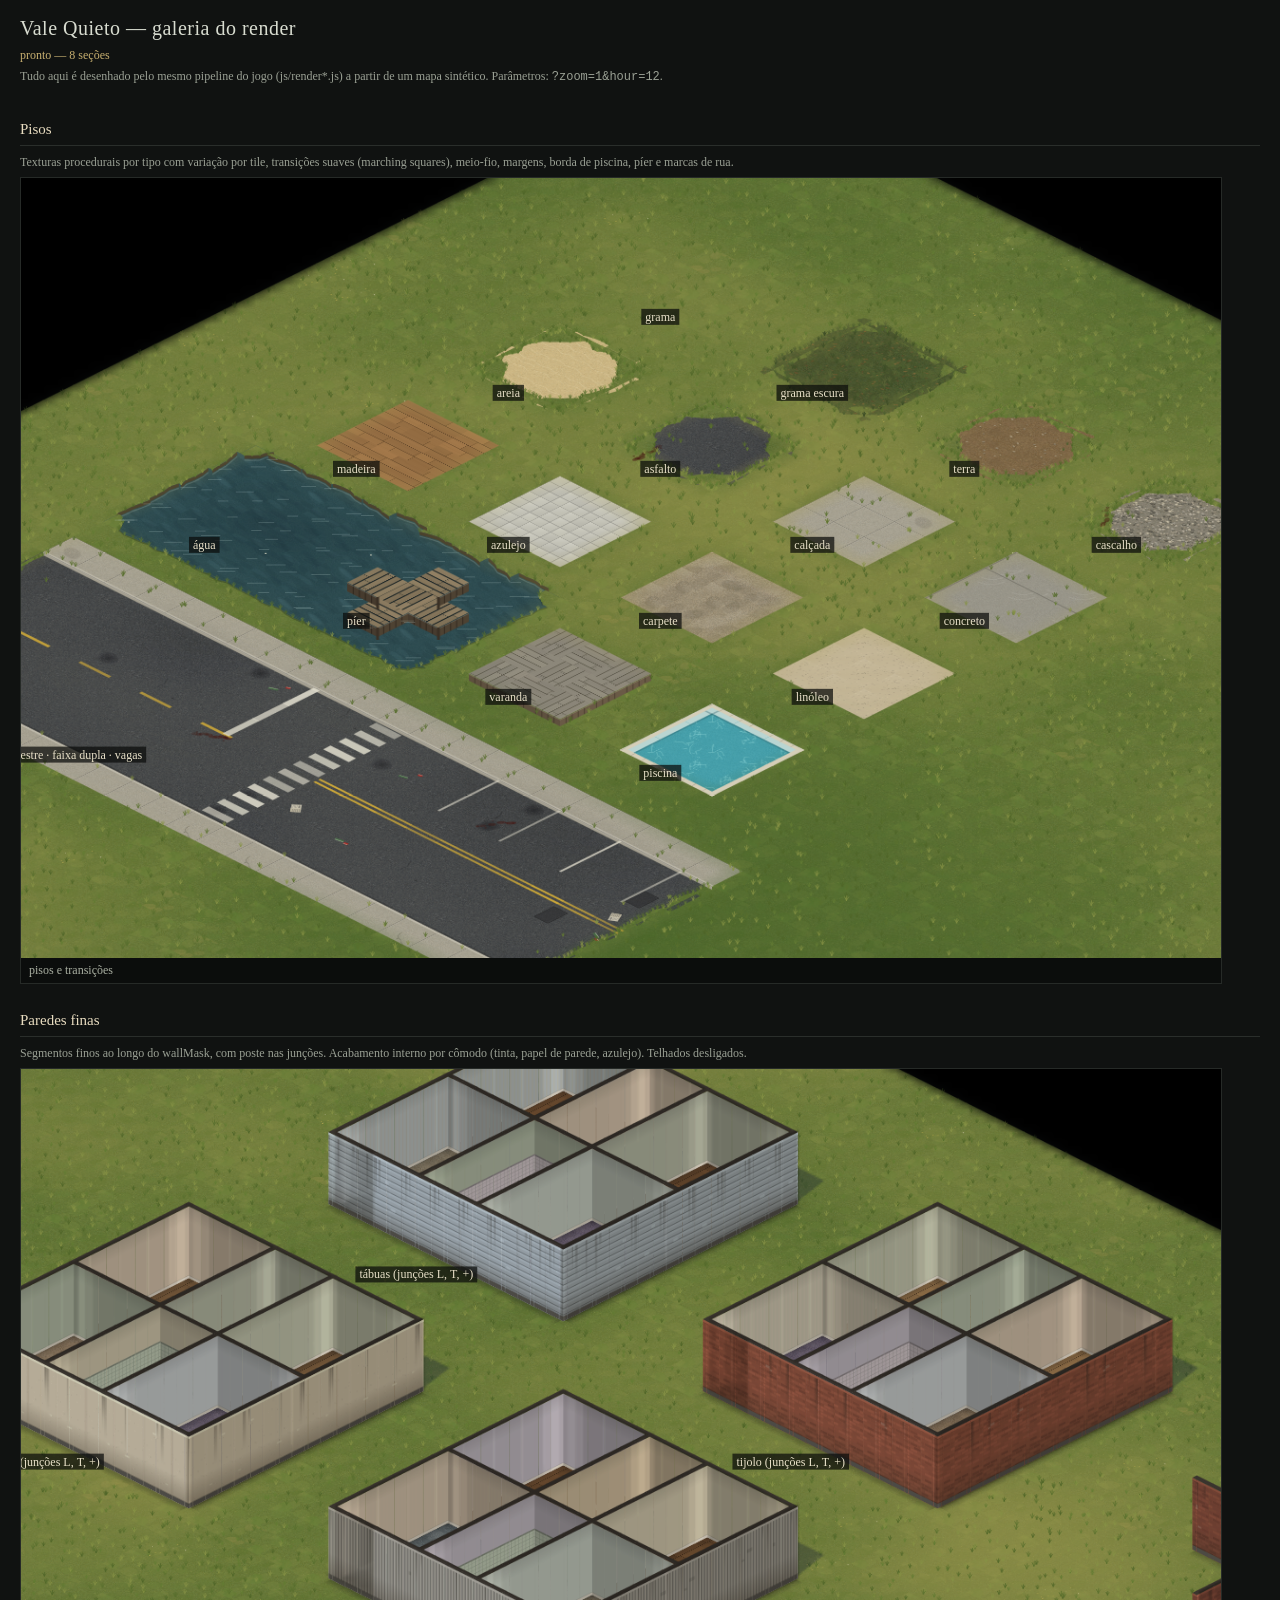
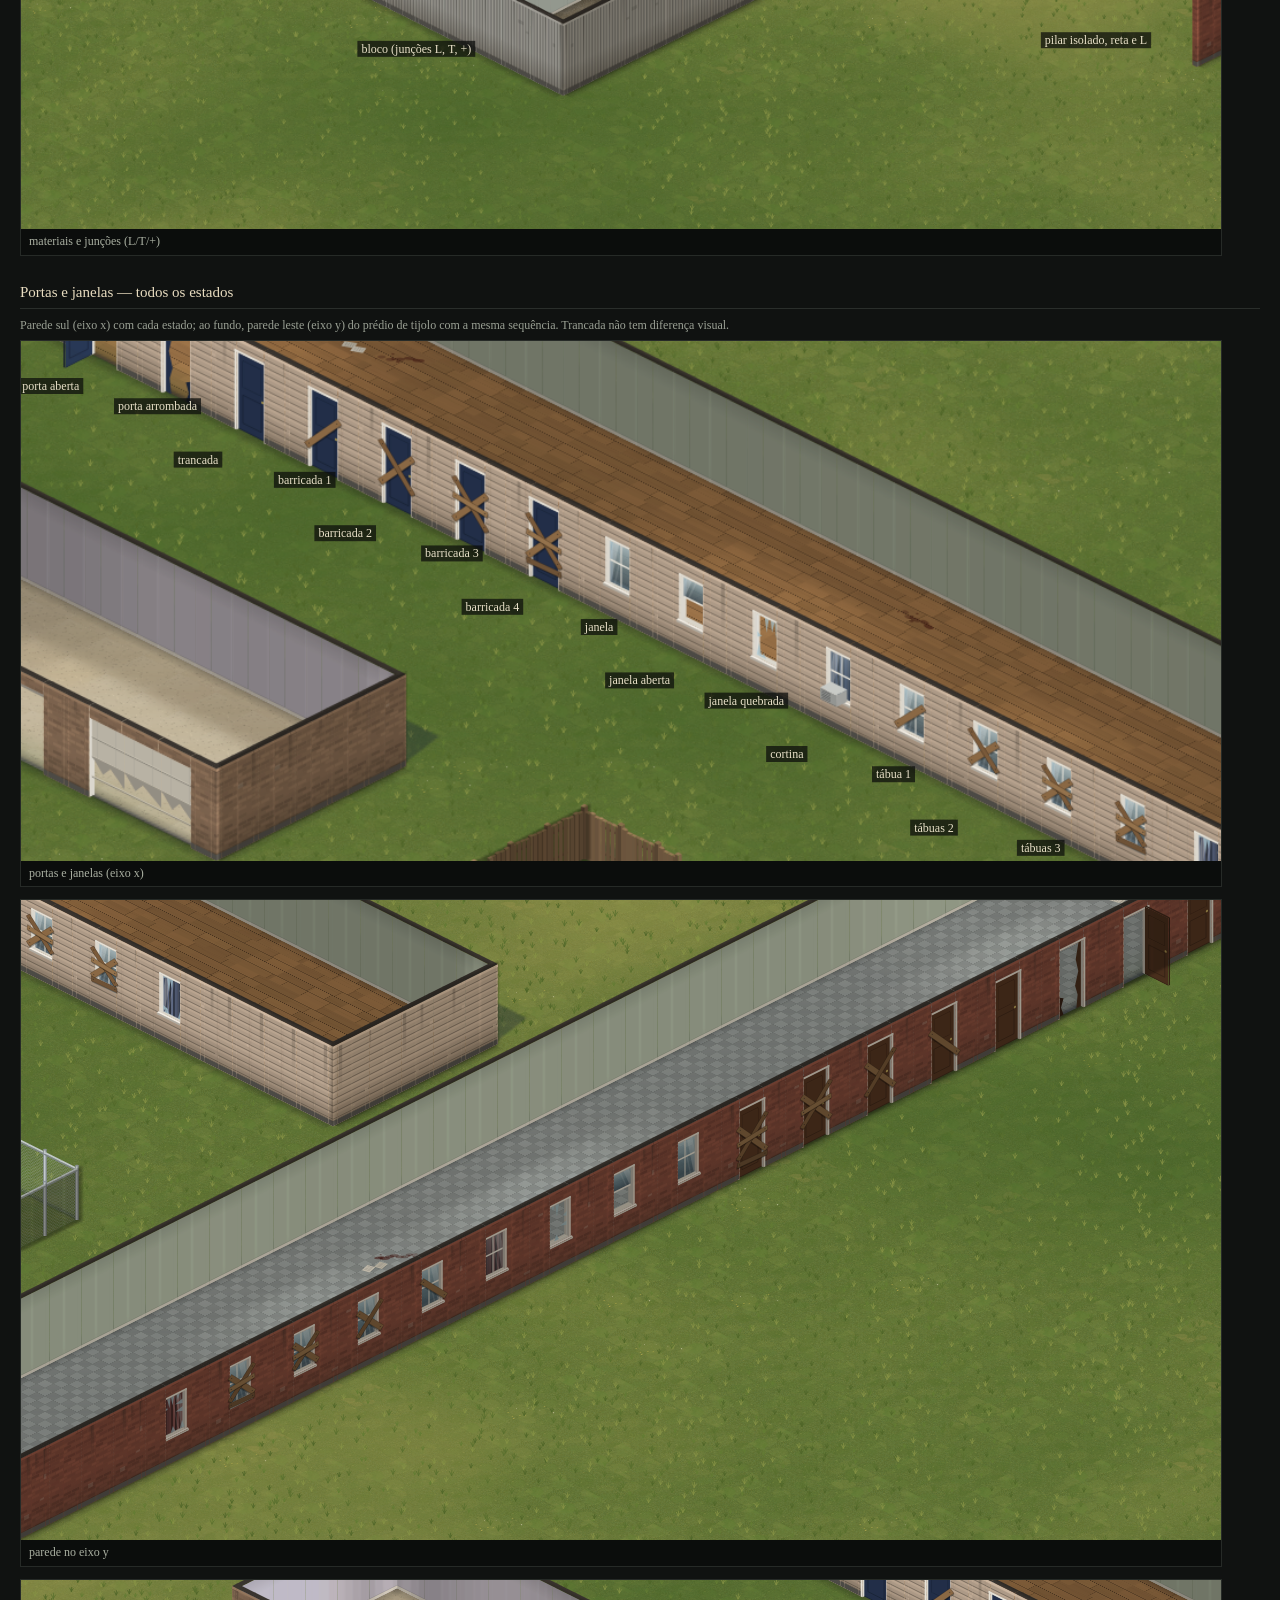
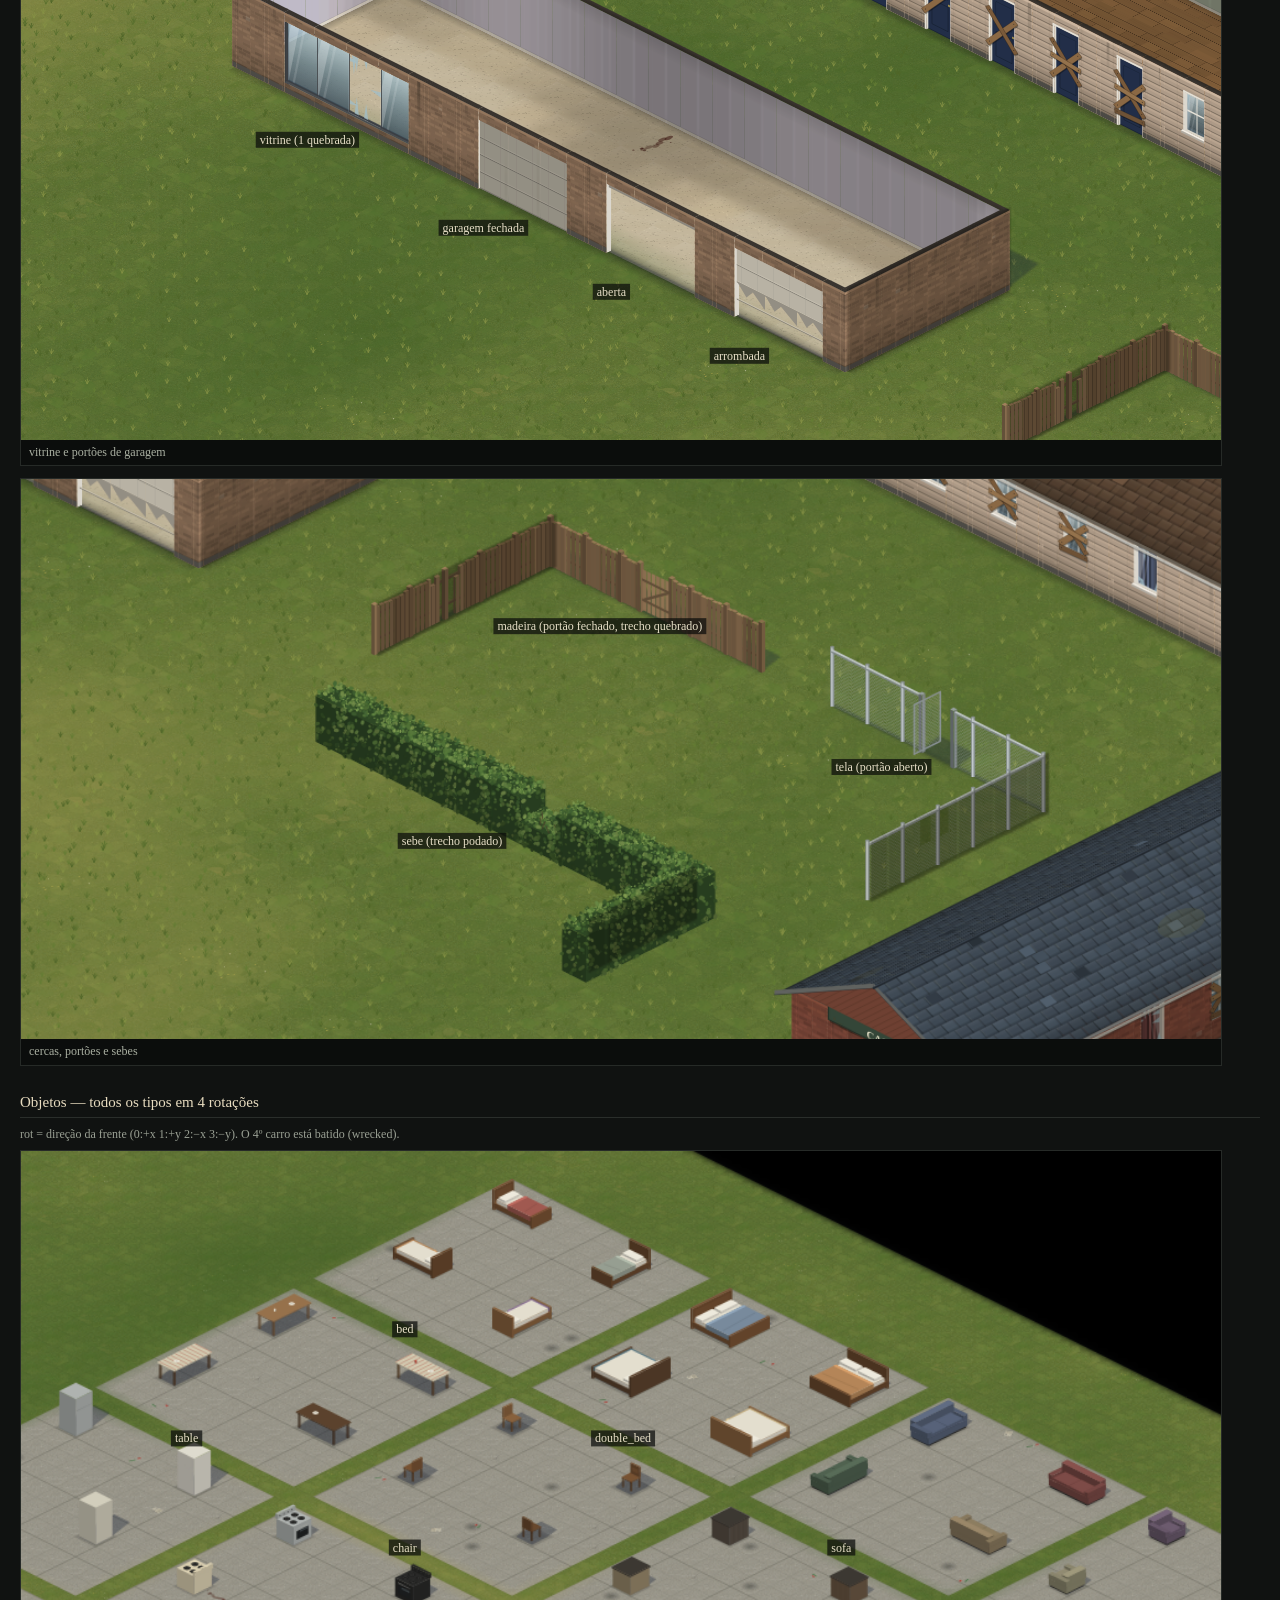
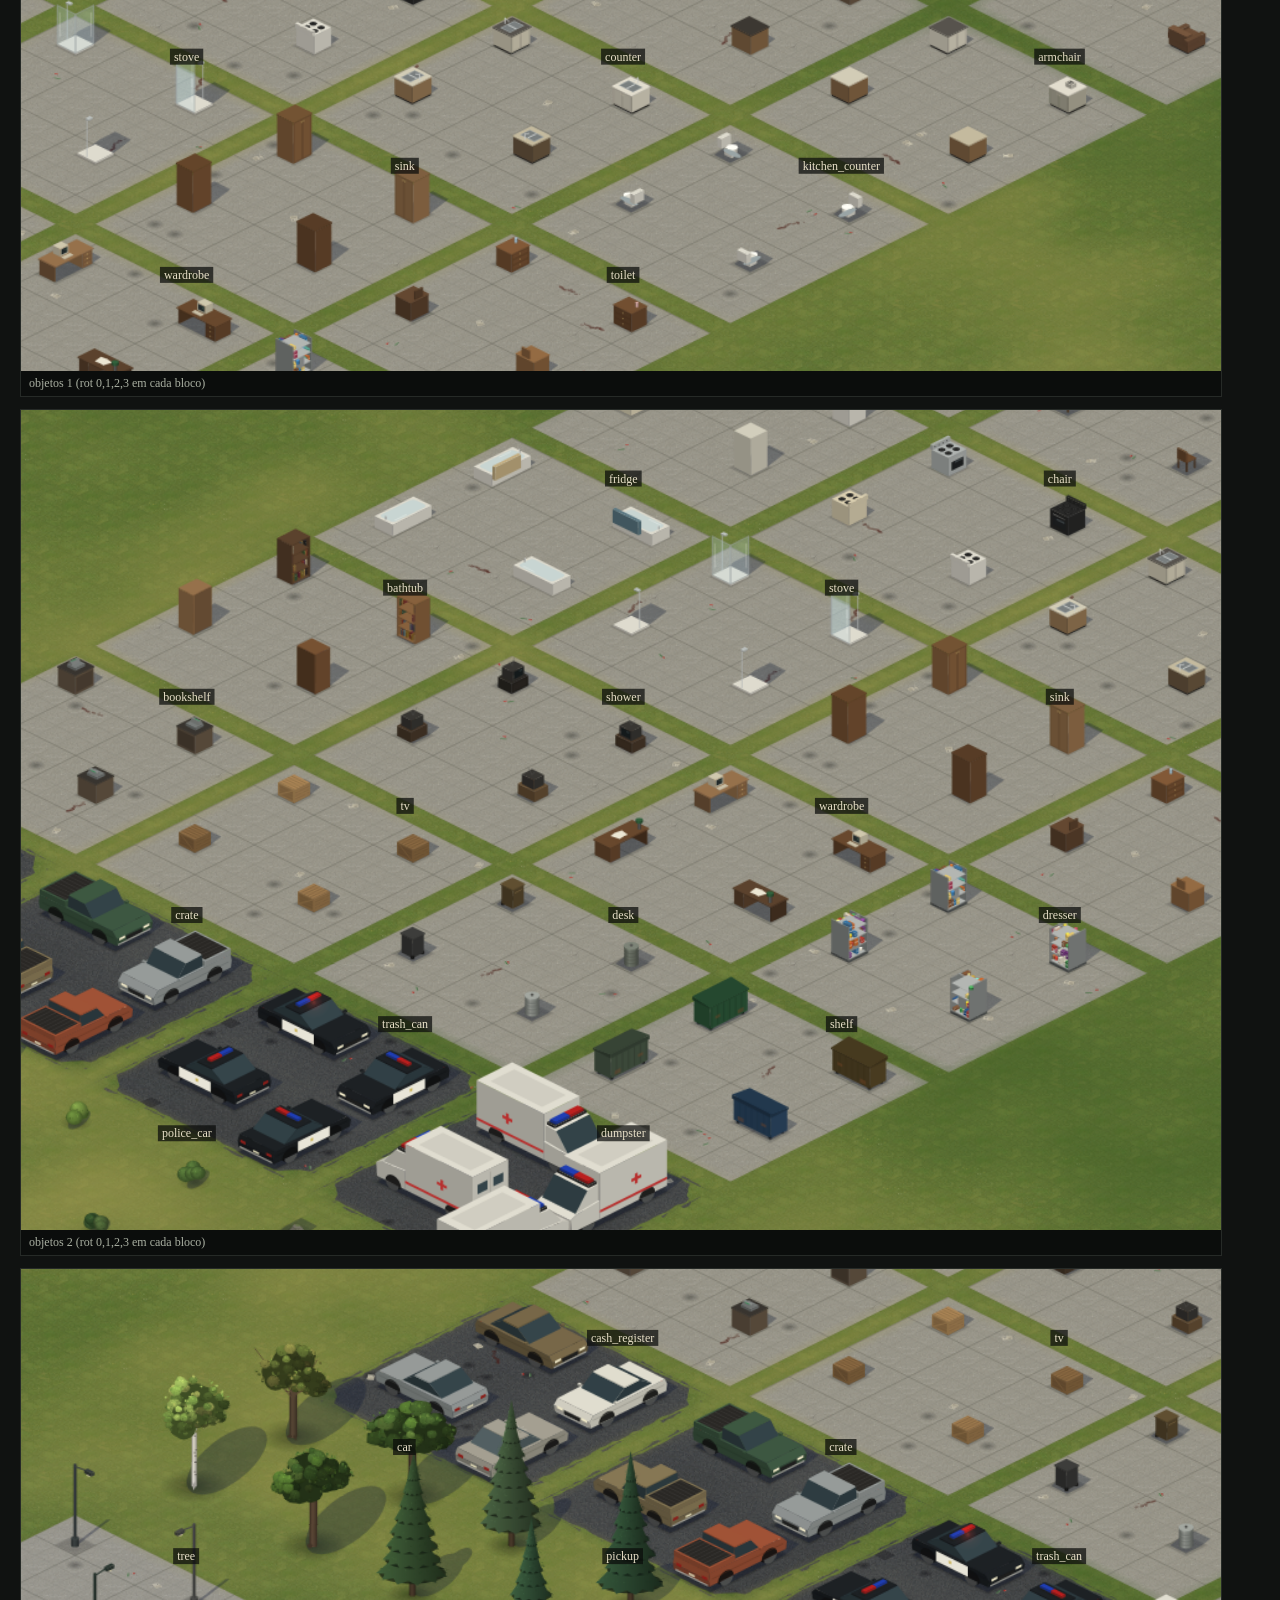
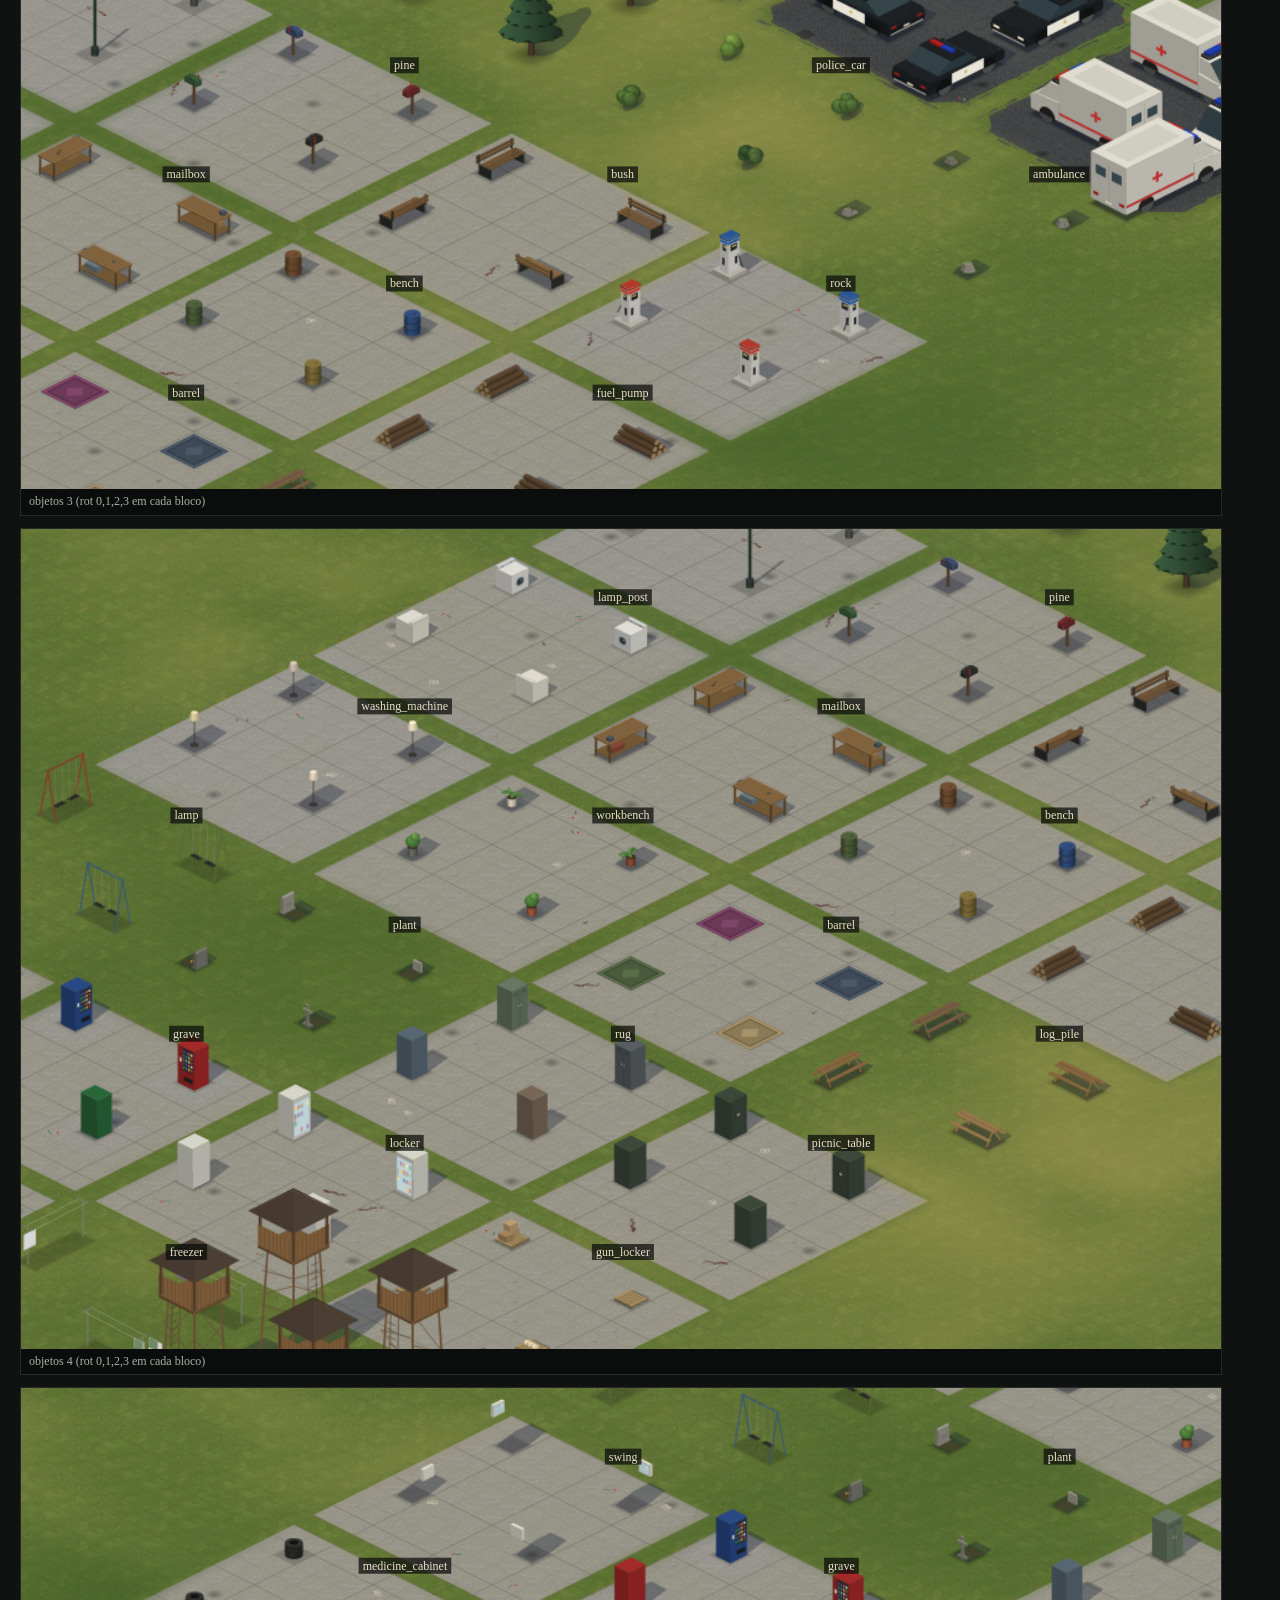
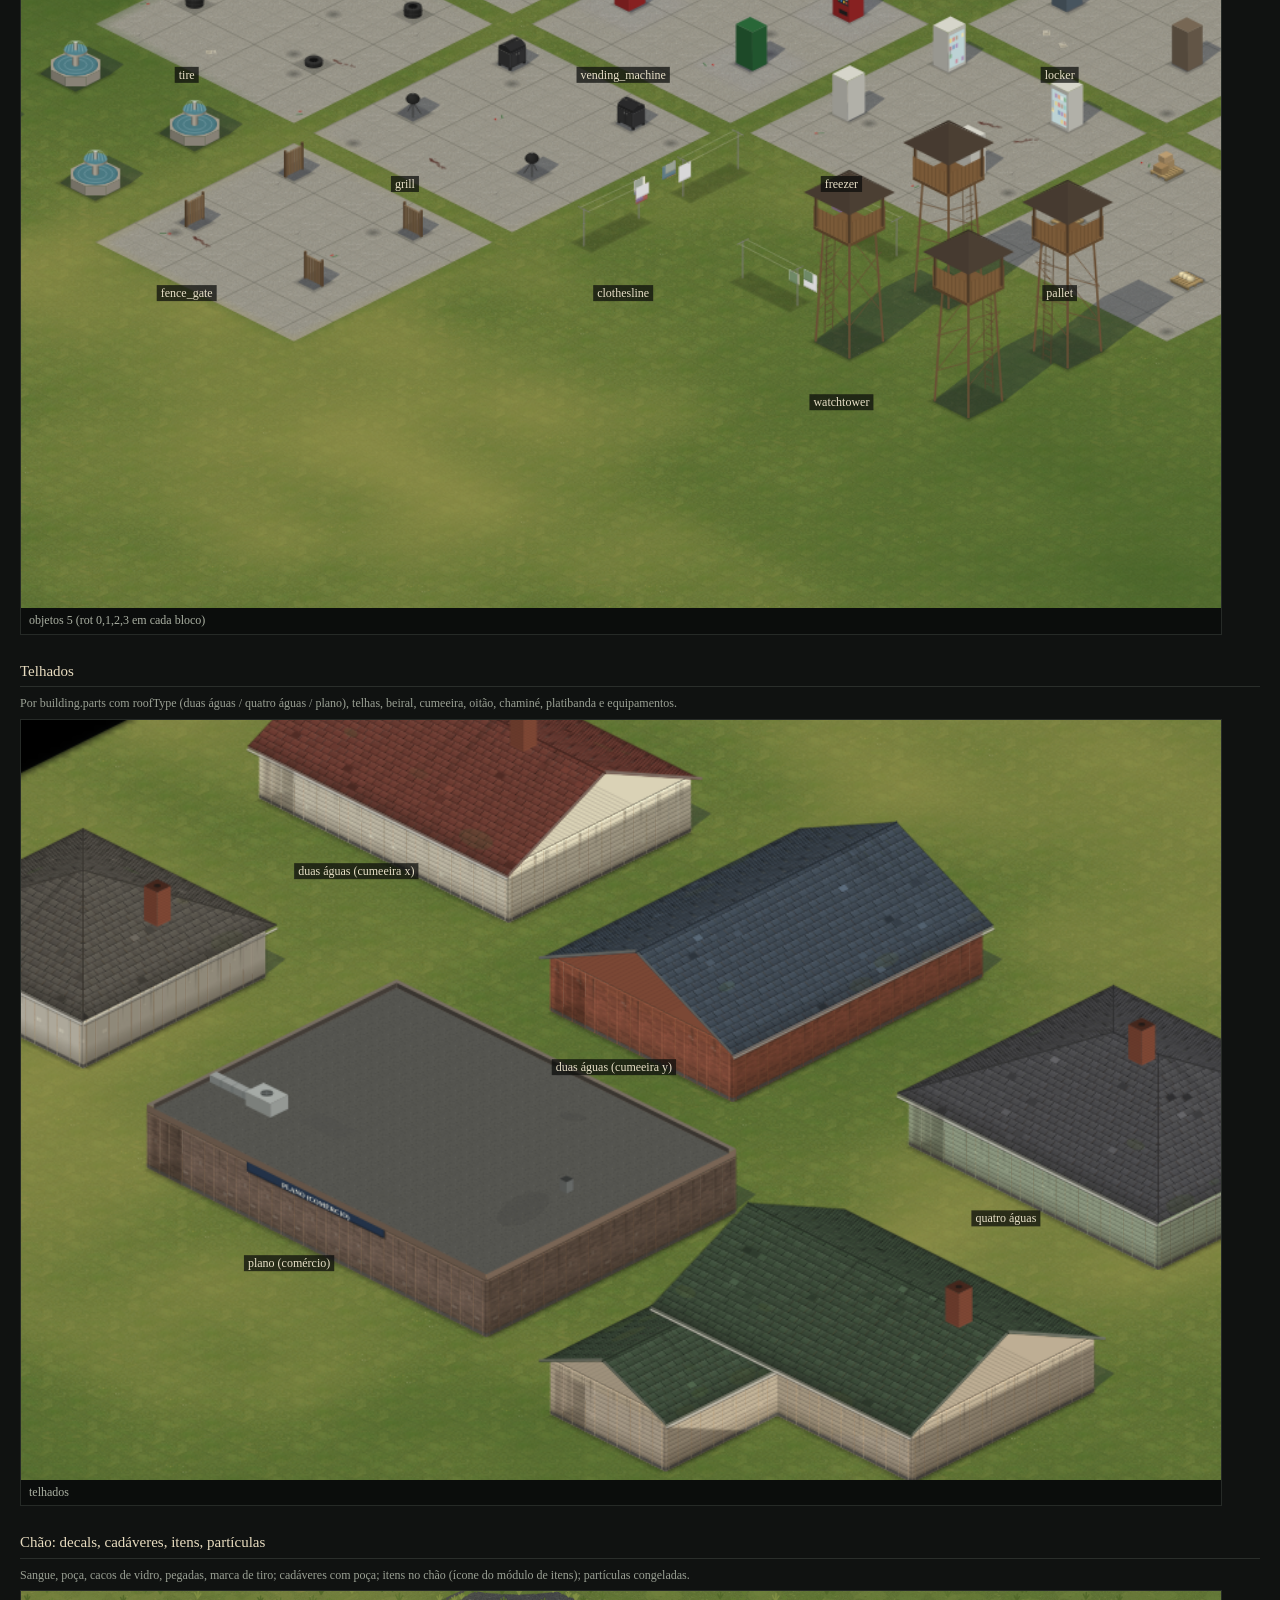
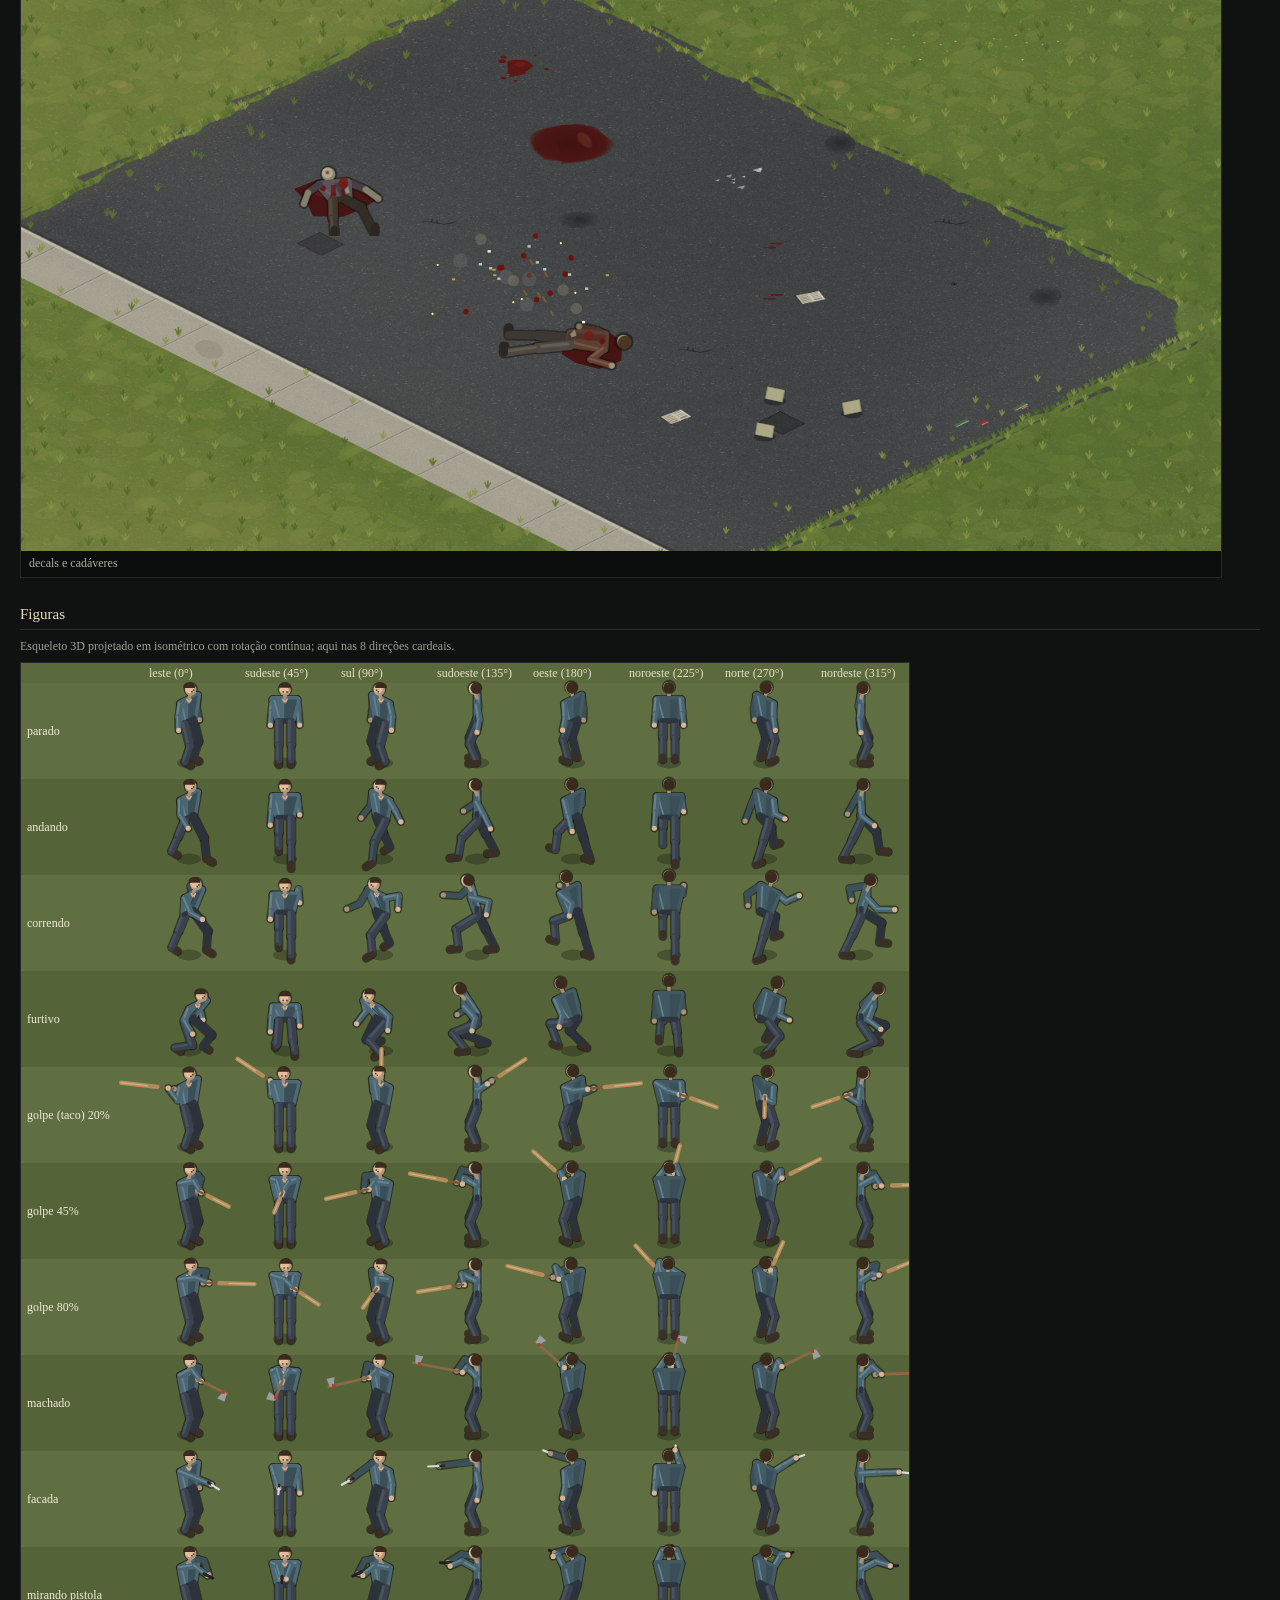
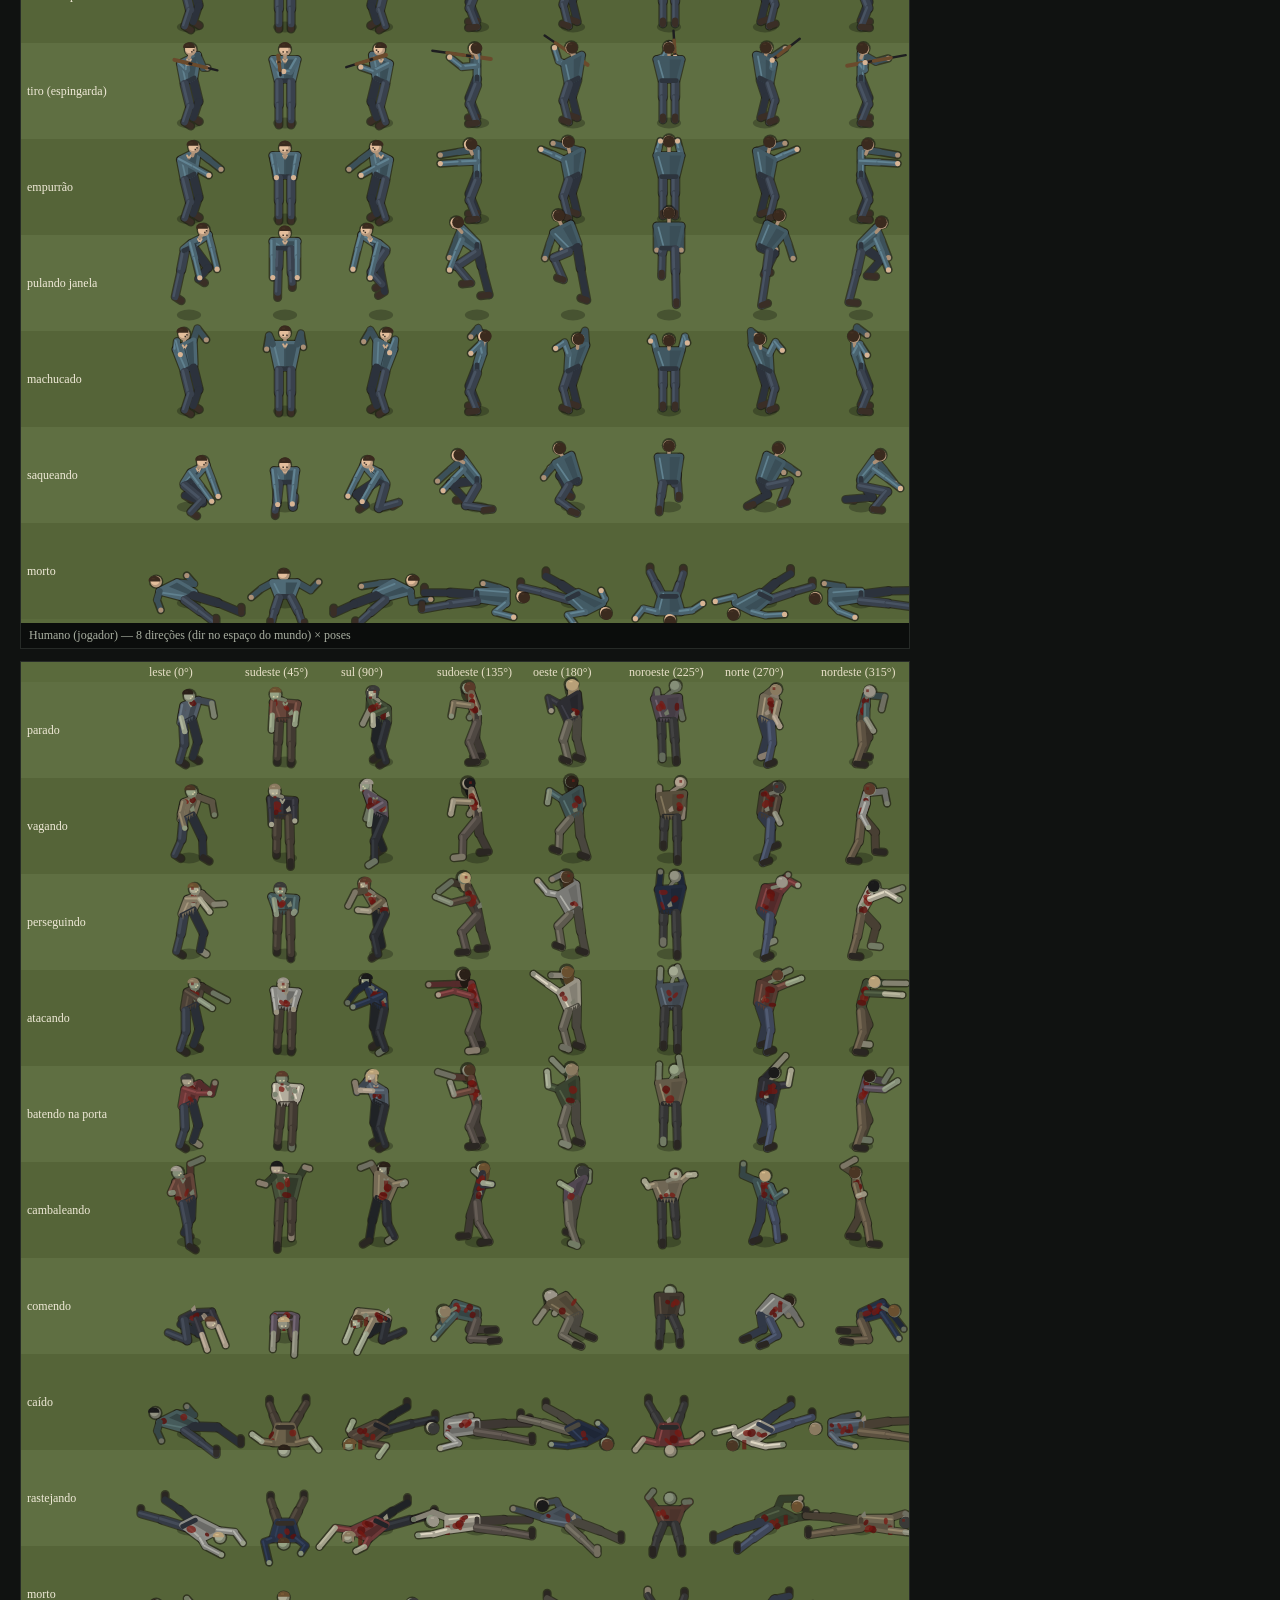
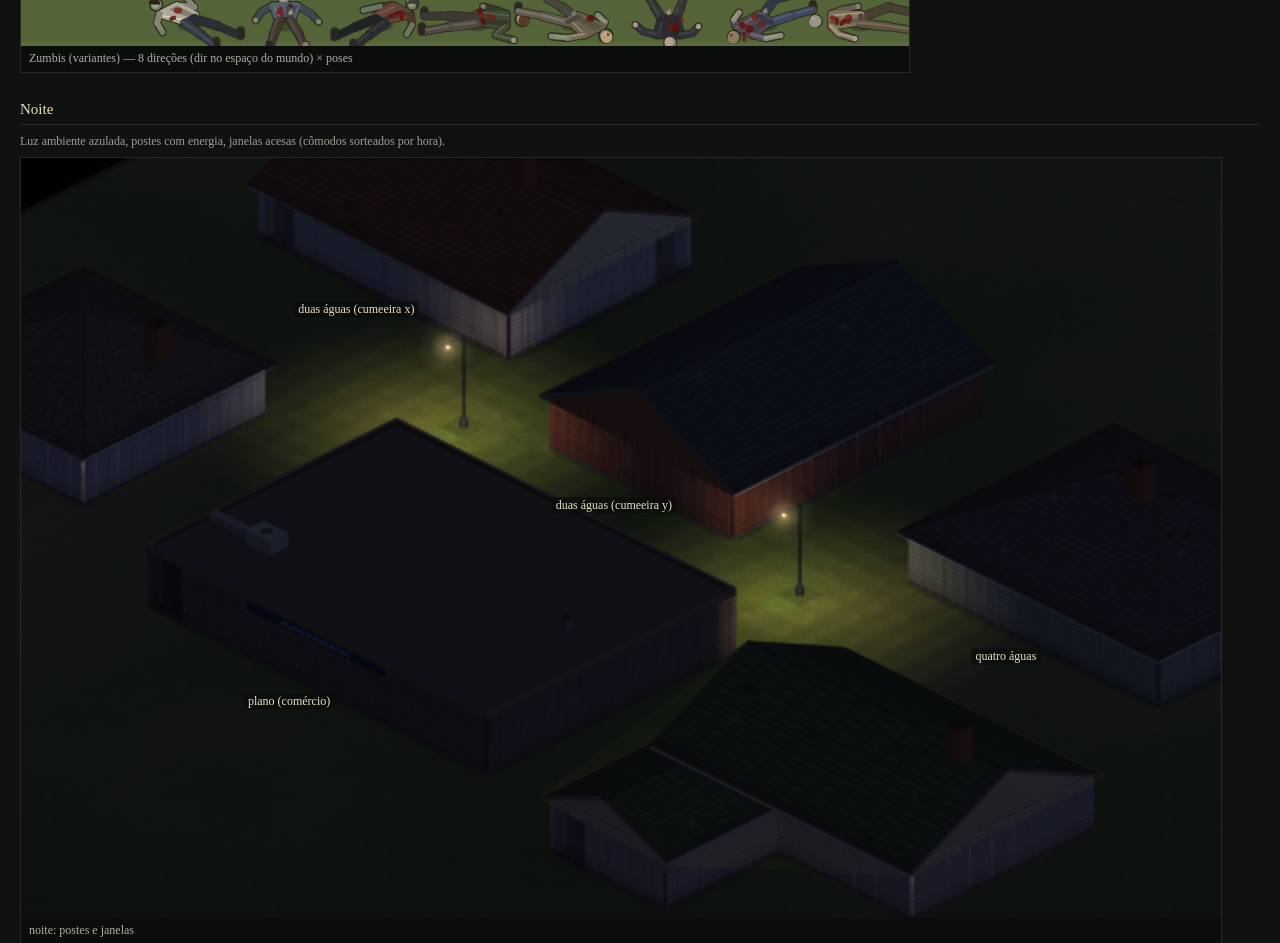
==== commit 62a903b7: "Etapa 2 (Render): correções da revisão e direção de arte Sem névoa de exploração (memória estilo PZ)" ====
--- a/tools/gallery.html
+++ b/tools/gallery.html
@@ -206,7 +206,7 @@
     'tree', 'pine', 'bush', 'rock', 'lamp_post', 'mailbox', 'bench', 'fuel_pump', 'washing_machine', 'workbench', 'barrel', 'log_pile', 'lamp', 'plant', 'rug',
     'picnic_table', 'swing', 'grave', 'locker', 'gun_locker', 'medicine_cabinet', 'vending_machine', 'freezer', 'pallet', 'tire', 'grill', 'clothesline',
     'watchtower', 'fountain', 'fence_gate'];
-  const COLS = 3, CELL = 11;
+  const COLS = 4, CELL = 11; // 4 colunas: todas as linhas cabem no mapa 200×200
   TYPES.forEach((t, n) => {
     const cx = S4.x + (n % COLS) * CELL, cy = S4.y + ((n / COLS) | 0) * CELL;
     fill(cx, cy, CELL - 1, CELL - 1, t === 'car' || t === 'pickup' || t === 'police_car' || t === 'ambulance' ? F.ASPHALT : ['tree', 'pine', 'bush', 'rock', 'grave', 'swing', 'watchtower', 'clothesline', 'fountain', 'picnic_table'].includes(t) ? F.GRASS : F.CONCRETE);
@@ -255,7 +255,7 @@
   const cv = document.createElement('canvas');
   cv.width = 1200; cv.height = 680;
   G.render.init(cv);
-  Object.assign(G.render.opts, { fov: false, overlays: false, post: false, weather: true, roofs: true, shadows: true });
+  Object.assign(G.render.opts, { fov: false, overlays: false, post: false, weather: true, roofs: true, shadows: true, sync: true });
   G.camera.viewW = cv.width; G.camera.viewH = cv.height;
 
   function shot(title, cx, cy, zoom, opts, lbl, w, h, prep) {
@@ -291,8 +291,6 @@
     for (const f of figs) row.appendChild(f);
     out.appendChild(row);
   }
-  const iso = (x, y) => [x, y];
-  void iso;
 
   // ------------------------------------------------------------------
   // Figuras: humanos e zumbis em 8 direções e várias poses
@@ -363,9 +361,9 @@
         shot('cercas, portões e sebes', S3f.x + 7, S3f.y + 5, 1.1 * ZOOM, {}, 'fences', 1200, 560)]),
     () => {
       const figs = [];
-      for (let k = 0; k * 9 < TYPES.length; k++) {
-        const cx = S4.x + 1.5 * CELL, cy = S4.y + (k * 3 + 1.5) * CELL;
-        figs.push(shot('objetos ' + (k + 1) + ' (rot 0,1,2,3 em cada bloco)', cx, cy, 0.7 * ZOOM, { roofs: false }, 'obj', 1200, 820));
+      for (let k = 0; k * 12 < TYPES.length; k++) {
+        const cx = S4.x + 2 * CELL, cy = S4.y + (k * 3 + 1.5) * CELL;
+        figs.push(shot('objetos ' + (k + 1) + ' (rot 0,1,2,3 em cada bloco)', cx, cy, 0.62 * ZOOM, { roofs: false }, 'obj', 1200, 820));
       }
       section('Objetos — todos os tipos em 4 rotações', 'rot = direção da frente (0:+x 1:+y 2:−x 3:−y). O 4º carro está batido (wrecked).', figs);
     },
